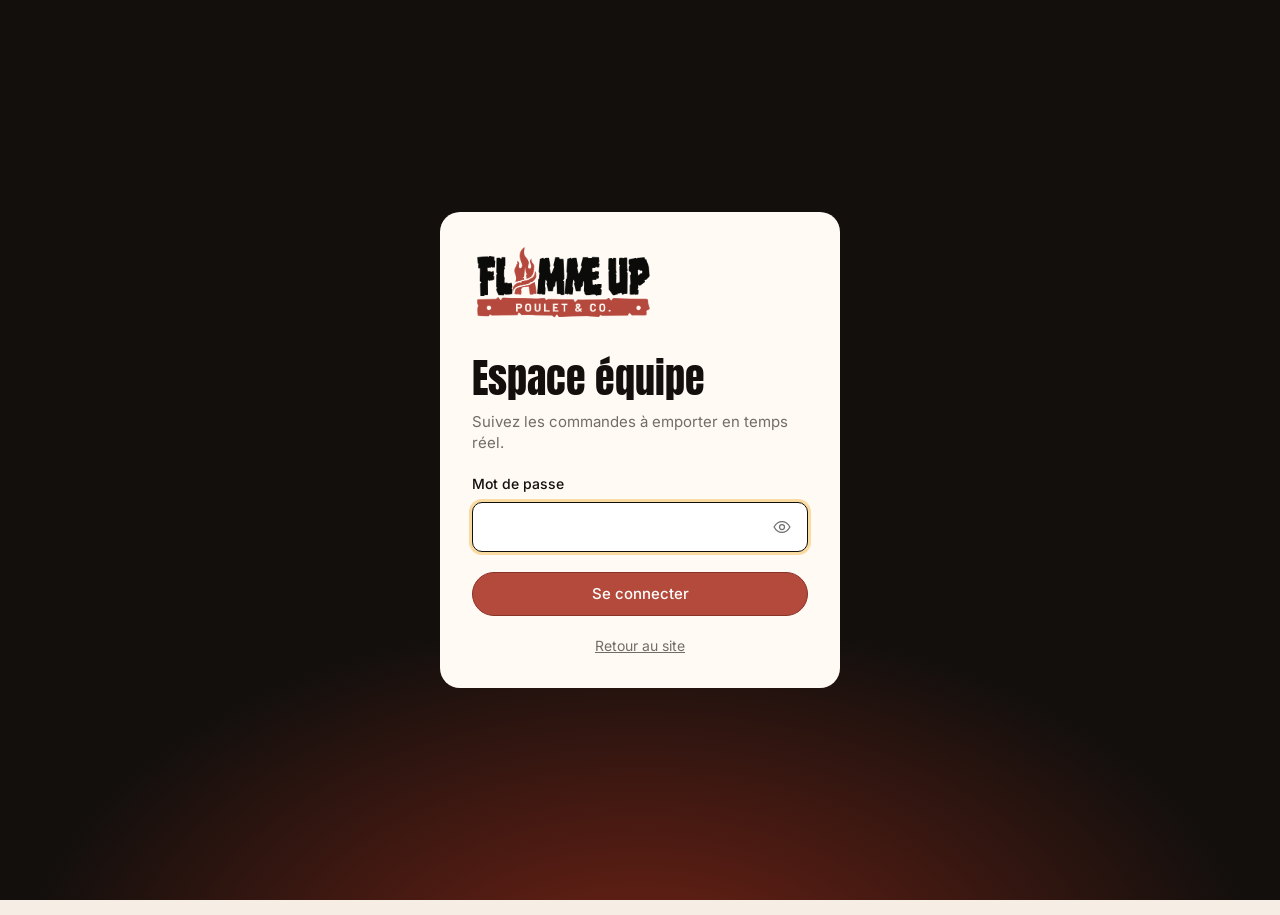
==== admin/index.html @ 58551bbd "Flamme Up — landing click & collect + panneau admin Landing en français (Anton + Inter) portée de la" ====
<!doctype html>
<html lang="fr-CA">
<head>
  <meta charset="utf-8">
  <meta name="viewport" content="width=device-width, initial-scale=1">
  <meta name="robots" content="noindex, nofollow">
  <title>Flamme Up — Commandes</title>
  <meta name="theme-color" content="#120F0D">
  <link rel="icon" href="../assets/img/favicon.svg" type="image/svg+xml">
  <link rel="preconnect" href="https://fonts.googleapis.com">
  <link rel="preconnect" href="https://fonts.gstatic.com" crossorigin>
  <link href="https://fonts.googleapis.com/css2?family=Anton&family=Inter:wght@300;400;500;600&display=swap" rel="stylesheet">
  <link rel="stylesheet" href="admin.css?v=2">
</head>
<body>

  <!-- Connexion -->
  <main class="login" id="login" hidden>
    <form class="login__card" id="login-form">
      <img class="login__logo" src="../assets/img/logo-color.png" alt="Flamme Up — Poulet & Co" width="1028" height="466">
      <h1 class="display login__title">Espace équipe</h1>
      <p class="login__sub">Suivez les commandes à emporter en temps réel.</p>
      <div class="field">
        <label for="password">Mot de passe</label>
        <div class="pw">
          <input class="input" id="password" type="password" autocomplete="current-password" required>
          <button type="button" class="pw__toggle" id="pw-toggle" aria-label="Afficher le mot de passe"><svg aria-hidden="true"><use href="#i-eye"/></svg></button>
        </div>
        <p class="field__error" id="login-error" role="alert" hidden></p>
      </div>
      <button class="btn btn--primary btn--block" type="submit" id="login-btn">Se connecter</button>
      <a class="login__back" href="../">Retour au site</a>
    </form>
  </main>

  <!-- Application -->
  <div class="app" id="app" hidden>
    <header class="topbar">
      <div class="topbar__brand">
        <span class="logo-mono topbar__logo" role="img" aria-label="Flamme Up — Poulet & Co"></span>
      </div>

      <nav class="tabs" role="tablist" aria-label="Sections">
        <button type="button" role="tab" class="tab" id="tab-orders" aria-selected="true" aria-controls="view-orders">Commandes <span class="tab__badge" id="badge-new" hidden>0</span></button>
        <button type="button" role="tab" class="tab" id="tab-menu" aria-selected="false" aria-controls="view-menu">Menu</button>
      </nav>

      <div class="topbar__actions">
        <label class="switch" title="Accepter les commandes en ligne">
          <input type="checkbox" id="accepting" role="switch">
          <span class="switch__track"><span class="switch__thumb"></span></span>
          <span class="switch__label" id="accepting-label">Commandes ouvertes</span>
        </label>
        <button type="button" class="icon-btn" id="sound" aria-pressed="true" aria-label="Son des nouvelles commandes"><svg aria-hidden="true"><use href="#i-bell"/></svg></button>
        <button type="button" class="icon-btn" id="logout" aria-label="Se déconnecter"><svg aria-hidden="true"><use href="#i-logout"/></svg></button>
      </div>
    </header>

    <!-- Vue commandes -->
    <section class="view" id="view-orders" role="tabpanel" aria-labelledby="tab-orders">
      <div class="kpis" id="kpis"></div>
      <div class="board" id="board"></div>
      <p class="sync" id="sync" aria-live="polite"></p>
    </section>

    <!-- Vue menu -->
    <section class="view" id="view-menu" role="tabpanel" aria-labelledby="tab-menu" hidden>
      <div class="menu-admin">
        <div class="panel">
          <div class="panel__head">
            <h2 class="display panel__title">Produits</h2>
            <p class="panel__sub">Marquez un produit épuisé ou ajustez son prix. Les changements sont visibles sur le site tout de suite.</p>
          </div>
          <div class="rows" id="products"></div>
        </div>
        <div class="panel">
          <div class="panel__head">
            <h2 class="display panel__title">Sauces</h2>
            <p class="panel__sub">Une sauce épuisée ne peut plus être choisie en ligne.</p>
          </div>
          <div class="rows" id="sauces"></div>
        </div>
      </div>
    </section>
  </div>

  <!-- Confirmation d'annulation -->
  <dialog class="dialog" id="confirm">
    <form method="dialog" class="dialog__body">
      <h2 class="display dialog__title" id="confirm-title">Annuler la commande ?</h2>
      <p class="dialog__text" id="confirm-text">Le client ne sera pas prévenu automatiquement. Pensez à l’appeler.</p>
      <div class="dialog__actions">
        <button class="btn btn--ghost" value="no">Garder</button>
        <button class="btn btn--danger" value="yes">Annuler la commande</button>
      </div>
    </form>
  </dialog>

  <div class="toast" id="toast" role="status" aria-live="polite"></div>

  <svg width="0" height="0" style="position:absolute" aria-hidden="true">
    <defs>
      <symbol id="i-flame" viewBox="0 0 24 24"><path fill="currentColor" d="M12.6 1.5c.5 3-1 4.7-2.6 6.5C8.3 9.9 6.5 11.9 6.5 15a5.5 5.5 0 0 0 11 0c0-2.2-1-3.9-2-5.2-.3 1.4-1 2.4-2 2.9.4-2.9-.1-6.3-.9-11.2ZM12 21a3 3 0 0 1-3-3c0-1.6 1-2.7 2-3.8.3 1 .9 1.6 1.6 1.9.1-.7.1-1.3.1-1.9A3 3 0 0 1 15 18a3 3 0 0 1-3 3Z"/></symbol>
      <symbol id="i-eye" viewBox="0 0 24 24"><g fill="none" stroke="currentColor" stroke-width="1.5"><path d="M2.5 12S6 5.5 12 5.5 21.5 12 21.5 12 18 18.5 12 18.5 2.5 12 2.5 12Z"/><circle cx="12" cy="12" r="3"/></g></symbol>
      <symbol id="i-eye-off" viewBox="0 0 24 24"><g fill="none" stroke="currentColor" stroke-width="1.5" stroke-linecap="round"><path d="M3 3l18 18"/><path d="M10.6 5.6A9.7 9.7 0 0 1 12 5.5C18 5.5 21.5 12 21.5 12a17 17 0 0 1-3 3.8M6.2 7.3A16.6 16.6 0 0 0 2.5 12S6 18.5 12 18.5c1.6 0 3-.4 4.2-1"/><path d="M9.9 9.9a3 3 0 0 0 4.2 4.2"/></g></symbol>
      <symbol id="i-bell" viewBox="0 0 24 24"><g fill="none" stroke="currentColor" stroke-width="1.5" stroke-linecap="round" stroke-linejoin="round"><path d="M6 16V11a6 6 0 0 1 12 0v5l1.5 2h-15L6 16Z"/><path d="M10 20.5a2 2 0 0 0 4 0"/></g></symbol>
      <symbol id="i-bell-off" viewBox="0 0 24 24"><g fill="none" stroke="currentColor" stroke-width="1.5" stroke-linecap="round" stroke-linejoin="round"><path d="M6 16V11a6 6 0 0 1 9.5-4.9M18 11v5l1.5 2H8"/><path d="M10 20.5a2 2 0 0 0 4 0"/><path d="M3 3l18 18"/></g></symbol>
      <symbol id="i-logout" viewBox="0 0 24 24"><g fill="none" stroke="currentColor" stroke-width="1.5" stroke-linecap="round" stroke-linejoin="round"><path d="M14 4H6.5A1.5 1.5 0 0 0 5 5.5v13A1.5 1.5 0 0 0 6.5 20H14"/><path d="M10 12h10M17 8.5l3.5 3.5-3.5 3.5"/></g></symbol>
      <symbol id="i-phone" viewBox="0 0 24 24"><path fill="none" stroke="currentColor" stroke-width="1.5" stroke-linejoin="round" d="M5 4h3.5l1.5 4-2 1.5a11 11 0 0 0 6.5 6.5L16 14l4 1.5V19a1.5 1.5 0 0 1-1.6 1.5C10.6 20 4 13.4 3.5 5.6A1.5 1.5 0 0 1 5 4Z"/></symbol>
      <symbol id="i-clock" viewBox="0 0 24 24"><g fill="none" stroke="currentColor" stroke-width="1.5" stroke-linecap="round"><circle cx="12" cy="12" r="8.5"/><path d="M12 7.5V12l3 2"/></g></symbol>
      <symbol id="i-note" viewBox="0 0 24 24"><g fill="none" stroke="currentColor" stroke-width="1.5" stroke-linejoin="round"><path d="M5 4.5h14v10l-5 5H5z"/><path d="M14 19.5v-5h5"/></g></symbol>
      <symbol id="i-close" viewBox="0 0 24 24"><path d="M6 6l12 12M18 6 6 18" fill="none" stroke="currentColor" stroke-width="1.5" stroke-linecap="round"/></symbol>
      <symbol id="i-check" viewBox="0 0 24 24"><path d="m5 12.5 4.5 4.5L19 7.5" fill="none" stroke="currentColor" stroke-width="1.6" stroke-linecap="round" stroke-linejoin="round"/></symbol>
      <symbol id="i-arrow-right" viewBox="0 0 24 24"><path d="M5 12h14M13 6l6 6-6 6" fill="none" stroke="currentColor" stroke-width="1.5" stroke-linecap="round" stroke-linejoin="round"/></symbol>
      <symbol id="i-undo" viewBox="0 0 24 24"><path d="M9 14 4 9l5-5M4 9h10.5a5.5 5.5 0 0 1 0 11H11" fill="none" stroke="currentColor" stroke-width="1.5" stroke-linecap="round" stroke-linejoin="round"/></symbol>
    </defs>
  </svg>

  <script src="admin.js?v=1"></script>
</body>
</html>
---- admin/admin.css ----
/* Flamme Up — panneau des commandes. Léger, sans smooth scroll (règle : pas de ScrollSmoother en admin). */
:root {
  --ink: #120f0d;
  --ink-2: #1c1714;
  --paper: #fffaf4;
  --cream: #f6eee4;
  --cream-2: #ede2d4;
  --ember: #b34a3c;
  --ember-dark: #8a3327;
  --ember-light: #ff6b3d;
  --honey: #f2b23a;
  --honey-dark: #d9961d;
  --green: #2f7d47;
  --green-bg: rgba(63, 155, 90, 0.14);
  --fg: #120f0d;
  --fg-subtle: rgba(18, 15, 13, 0.6);
  --fg-muted: rgba(18, 15, 13, 0.42);
  --border: rgba(18, 15, 13, 0.12);
  --radius: 10px;
  --radius-lg: 20px;
  --ease: cubic-bezier(0.2, 0, 0, 1);
  --display: "Anton", Impact, sans-serif;
  --body: "Inter", system-ui, -apple-system, sans-serif;
}

* { box-sizing: border-box; }
html, body { margin: 0; }
body { font-family: var(--body); font-size: 15px; line-height: 1.45; color: var(--fg); background: var(--cream); -webkit-font-smoothing: antialiased; }
h1, h2, h3, p, ul, ol, dl, dd { margin: 0; }
ul, ol { padding: 0; list-style: none; }
button { font: inherit; color: inherit; background: none; border: 0; padding: 0; cursor: pointer; }
a { color: inherit; }
svg { width: 1em; height: 1em; flex-shrink: 0; }
[hidden] { display: none !important; }
:focus-visible { outline: 2px solid var(--honey); outline-offset: 2px; border-radius: 6px; }
.display { font-family: var(--display); font-weight: 400; line-height: 1.02; }

.btn {
  display: inline-flex; align-items: center; justify-content: center; gap: 0.5rem;
  min-height: 44px; padding: 0 1.25rem;
  border-radius: 999px; border: 1px solid transparent;
  font-weight: 500; white-space: nowrap;
  transition: background-color 150ms var(--ease), transform 150ms var(--ease);
}
.btn:active { transform: scale(0.97); }
.btn svg { width: 18px; height: 18px; }
.btn--primary { background: var(--ember); border-color: var(--ember-dark); color: #fff; }
.btn--primary:hover { background: var(--ember-dark); }
.btn--honey { background: var(--honey); border-color: var(--honey-dark); color: var(--ink); }
.btn--honey:hover { background: #f8c65a; }
.btn--green { background: var(--green); color: #fff; }
.btn--green:hover { background: #256538; }
.btn--ghost { border-color: var(--border); background: transparent; }
.btn--ghost:hover { background: rgba(18, 15, 13, 0.05); }
.btn--danger { background: var(--ember); color: #fff; }
.btn--block { width: 100%; }
.btn[disabled] { opacity: 0.5; cursor: progress; }

.icon-btn { display: grid; place-items: center; width: 44px; height: 44px; border-radius: 50%; transition: background-color 150ms; }
.icon-btn:hover { background: rgba(255, 255, 255, 0.1); }
.icon-btn svg { width: 20px; height: 20px; }

.logo-mono { display: block; aspect-ratio: 994 / 400; background-color: currentColor; -webkit-mask: url("../assets/img/logo-mono.png") center / contain no-repeat; mask: url("../assets/img/logo-mono.png") center / contain no-repeat; }
.topbar__logo { width: 104px; color: var(--cream); }
.login__logo { width: 180px; height: auto; }
.mark { display: grid; place-items: center; width: 40px; height: 40px; border-radius: 6px; background: var(--ink); color: var(--ember-light); }
.mark svg { width: 22px; height: 22px; }
.mark--lg { width: 56px; height: 56px; border-radius: 10px; }
.mark--lg svg { width: 30px; height: 30px; }

.field { display: flex; flex-direction: column; gap: 0.5rem; }
.field label { font-size: 0.875rem; font-weight: 500; }
.field__error { font-size: 0.8125rem; color: var(--ember); }
.input { width: 100%; min-height: 48px; padding: 0.75rem 1rem; border: 1px solid var(--border); border-radius: var(--radius); background: #fff; font: inherit; font-size: 16px; color: var(--fg); }
.input:focus { outline: none; border-color: var(--ink); box-shadow: 0 0 0 3px rgba(242, 178, 58, 0.45); }

/* ---------- Connexion ---------- */
.login { min-height: 100svh; display: grid; place-items: center; padding: 1.25rem; background: radial-gradient(70% 60% at 50% 110%, rgba(195, 51, 29, 0.55), transparent 70%), var(--ink); }
.login__card { width: min(100%, 400px); display: flex; flex-direction: column; gap: 1.25rem; padding: 2rem; border-radius: var(--radius-lg); background: var(--paper); }
.login__title { font-size: 2.5rem; margin-top: 0.75rem; }
.login__sub { color: var(--fg-subtle); margin-top: -0.5rem; }
.login__back { align-self: center; font-size: 0.875rem; color: var(--fg-subtle); }
.pw { position: relative; }
.pw .input { padding-right: 3.25rem; }
.pw__toggle { position: absolute; right: 4px; top: 50%; transform: translateY(-50%); width: 44px; height: 44px; display: grid; place-items: center; border-radius: 50%; color: var(--fg-subtle); }
.pw__toggle svg { width: 20px; height: 20px; }

/* ---------- Barre du haut ---------- */
.topbar {
  position: sticky; top: 0; z-index: 20;
  display: flex; align-items: center; justify-content: space-between; gap: 1rem;
  padding: 0.75rem 1.25rem;
  background: var(--ink); color: var(--cream);
}
.topbar__brand { display: flex; align-items: center; gap: 0.75rem; }
.topbar__brand .mark { background: var(--ink-2); }
.topbar__name { font-size: 1.375rem; }
.topbar__actions { display: flex; align-items: center; gap: 0.25rem; }

.tabs { display: flex; gap: 0.25rem; padding: 4px; border-radius: 999px; background: rgba(255, 255, 255, 0.08); }
.tab { display: inline-flex; align-items: center; gap: 0.5rem; min-height: 40px; padding: 0 1.125rem; border-radius: 999px; color: rgba(246, 238, 228, 0.7); font-weight: 500; transition: background-color 150ms, color 150ms; }
.tab:hover { color: var(--cream); }
.tab[aria-selected="true"] { background: var(--cream); color: var(--ink); }
.tab__badge { min-width: 22px; height: 22px; padding: 0 6px; border-radius: 999px; background: var(--ember-light); color: var(--ink); font-size: 0.75rem; font-weight: 600; line-height: 22px; text-align: center; }

.switch { display: inline-flex; align-items: center; gap: 0.625rem; min-height: 44px; padding: 0 0.75rem; cursor: pointer; border-radius: 999px; }
.switch input { position: absolute; opacity: 0; pointer-events: none; }
.switch__track { position: relative; width: 44px; height: 26px; border-radius: 999px; background: rgba(255, 255, 255, 0.2); transition: background-color 200ms var(--ease); }
.switch__thumb { position: absolute; top: 3px; left: 3px; width: 20px; height: 20px; border-radius: 50%; background: #fff; transition: transform 200ms var(--ease); }
.switch input:checked + .switch__track { background: #3f9b5a; }
.switch input:checked + .switch__track .switch__thumb { transform: translateX(18px); }
.switch input:focus-visible + .switch__track { outline: 2px solid var(--honey); outline-offset: 2px; }
.switch__label { font-size: 0.875rem; font-weight: 500; }

@media (max-width: 860px) {
  .topbar { flex-wrap: wrap; padding: 0.625rem 1rem; }
  .tabs { order: 3; width: 100%; }
  .tab { flex: 1; justify-content: center; }
  .switch__label { display: none; }
}

/* ---------- Commandes ---------- */
.view { padding: 1.25rem; }
@media (min-width: 1024px) { .view { padding: 1.5rem 2rem 2rem; } }

.kpis { display: grid; grid-template-columns: repeat(2, 1fr); gap: 0.625rem; margin-bottom: 1.25rem; }
@media (min-width: 860px) { .kpis { grid-template-columns: repeat(4, 1fr); } }
.kpi { padding: 1rem 1.25rem; border-radius: var(--radius-lg); background: var(--paper); }
.kpi__value { font-family: var(--display); font-size: 2.25rem; line-height: 1; margin-top: 0.5rem; font-variant-numeric: tabular-nums; }
.kpi__label { font-size: 0.8125rem; color: var(--fg-subtle); }
.kpi--hot { background: var(--ink); color: var(--cream); }
.kpi--hot .kpi__label { color: rgba(246, 238, 228, 0.65); }

.board { display: grid; grid-template-columns: repeat(4, minmax(0, 1fr)); gap: 0.75rem; align-items: start; }
@media (max-width: 1100px) {
  .board { grid-template-columns: repeat(4, 82vw); overflow-x: auto; scroll-snap-type: x mandatory; margin: 0 -1.25rem; padding: 0 1.25rem 0.5rem; scrollbar-width: none; }
  .board::-webkit-scrollbar { display: none; }
  .col { scroll-snap-align: start; }
}
@media (min-width: 700px) and (max-width: 1100px) { .board { grid-template-columns: repeat(4, 22rem); } }

.col { display: flex; flex-direction: column; gap: 0.625rem; min-height: 12rem; padding: 0.75rem; border-radius: var(--radius-lg); background: var(--cream-2); }
.col__head { display: flex; align-items: center; justify-content: space-between; padding: 0.25rem 0.5rem 0.5rem; }
.col__title { display: flex; align-items: center; gap: 0.5rem; font-weight: 600; }
.col__dot { width: 10px; height: 10px; border-radius: 50%; }
.col__count { min-width: 26px; height: 26px; padding: 0 8px; border-radius: 999px; background: var(--paper); font-size: 0.8125rem; font-weight: 600; line-height: 26px; text-align: center; }
.col__empty { padding: 2rem 1rem; text-align: center; font-size: 0.875rem; color: var(--fg-muted); }

.order { display: flex; flex-direction: column; gap: 0.875rem; padding: 1rem; border-radius: 14px; background: var(--paper); box-shadow: 0 1px 0 rgba(18, 15, 13, 0.05); animation: card-in 300ms var(--ease); }
.order.is-fresh { box-shadow: 0 0 0 2px var(--ember-light), 0 12px 30px -16px rgba(195, 51, 29, 0.6); animation: card-in 300ms var(--ease), fresh 1.2s ease-in-out 3; }
@keyframes card-in { from { opacity: 0; transform: translateY(8px); } }
@keyframes fresh { 50% { box-shadow: 0 0 0 5px rgba(255, 107, 61, 0.35); } }
.order.is-done { opacity: 0.6; }
.order__head { display: flex; align-items: flex-start; justify-content: space-between; gap: 0.75rem; }
.order__num { font-family: var(--display); font-size: 2rem; line-height: 1; }
.order__name { font-weight: 600; margin-top: 0.25rem; }
.order__time { display: inline-flex; flex-direction: column; align-items: flex-end; gap: 0.125rem; text-align: right; }
.order__at { display: inline-flex; align-items: center; gap: 0.375rem; font-weight: 600; font-variant-numeric: tabular-nums; }
.order__at svg { width: 16px; height: 16px; }
.order__rel { font-size: 0.8125rem; color: var(--fg-subtle); }
.order__rel.is-late { color: var(--ember); font-weight: 600; }
.order__rel.is-soon { color: #9a6200; font-weight: 600; }
.order__items { display: grid; gap: 0.375rem; padding: 0.75rem 0; border-top: 1px dashed var(--border); border-bottom: 1px dashed var(--border); }
.order__items li { display: grid; grid-template-columns: 2rem 1fr; gap: 0.25rem; font-size: 0.9375rem; }
.order__qty { font-weight: 600; }
.order__sauce { display: block; font-size: 0.8125rem; color: var(--fg-subtle); }
.order__note { display: flex; gap: 0.5rem; padding: 0.625rem 0.75rem; border-radius: var(--radius); background: rgba(242, 178, 58, 0.22); font-size: 0.875rem; }
.order__note svg { width: 16px; height: 16px; margin-top: 2px; }
.order__meta { display: flex; align-items: center; justify-content: space-between; gap: 0.5rem; font-size: 0.875rem; }
.order__phone { display: inline-flex; align-items: center; gap: 0.375rem; min-height: 36px; text-decoration: none; color: var(--fg-subtle); }
.order__phone:hover { color: var(--fg); }
.order__phone svg { width: 16px; height: 16px; }
.order__total { font-weight: 600; font-variant-numeric: tabular-nums; }
.order__actions { display: flex; gap: 0.5rem; }
.order__actions .btn { flex: 1; }
.order__actions .icon-btn { flex-shrink: 0; border: 1px solid var(--border); }
.order__actions .icon-btn:hover { background: rgba(18, 15, 13, 0.05); }
.order__status { display: inline-flex; align-items: center; gap: 0.375rem; font-size: 0.8125rem; font-weight: 500; color: var(--green); }
.order__status--x { color: var(--ember); }

.sync { margin-top: 1rem; font-size: 0.8125rem; color: var(--fg-muted); text-align: center; }

/* ---------- Menu ---------- */
.menu-admin { display: grid; gap: 1rem; }
@media (min-width: 1024px) { .menu-admin { grid-template-columns: 1.4fr 1fr; align-items: start; } }
.panel { padding: 1.25rem; border-radius: var(--radius-lg); background: var(--paper); }
.panel__head { display: flex; flex-direction: column; gap: 0.375rem; margin-bottom: 1rem; }
.panel__title { font-size: 1.75rem; }
.panel__sub { font-size: 0.875rem; color: var(--fg-subtle); }
.rows { display: flex; flex-direction: column; }
.row { display: grid; grid-template-columns: 1fr auto auto; align-items: center; gap: 0.75rem 1rem; padding: 0.75rem 0; border-top: 1px solid var(--border); }
.row__name { font-weight: 500; }
.row__cat { font-size: 0.8125rem; color: var(--fg-subtle); }
.row.is-off .row__name { color: var(--fg-muted); text-decoration: line-through; }
.price { position: relative; width: 7rem; }
.price .input { min-height: 40px; padding: 0.5rem 1.75rem 0.5rem 0.75rem; text-align: right; font-variant-numeric: tabular-nums; }
.price span { position: absolute; right: 0.75rem; top: 50%; transform: translateY(-50%); color: var(--fg-subtle); pointer-events: none; }
.row .switch { padding: 0; }
.row .switch__track { background: rgba(18, 15, 13, 0.18); }
.row .switch__label { display: inline; min-width: 5.5rem; color: var(--fg-subtle); font-weight: 400; }
.swatch { width: 18px; height: 18px; border-radius: 50%; display: inline-block; vertical-align: -3px; margin-right: 0.5rem; box-shadow: inset 0 0 0 1px rgba(18, 15, 13, 0.15); }
@media (max-width: 560px) {
  .row { grid-template-columns: 1fr auto; }
  .row .switch__label { display: none; }
  .price { grid-column: 1; grid-row: 2; }
}

/* ---------- Dialogue & toast ---------- */
.dialog { width: min(100% - 2rem, 420px); padding: 0; border: 0; border-radius: var(--radius-lg); background: var(--paper); color: var(--fg); }
.dialog::backdrop { background: rgba(18, 15, 13, 0.55); }
.dialog__body { display: flex; flex-direction: column; gap: 1rem; padding: 1.5rem; }
.dialog__title { font-size: 1.75rem; }
.dialog__text { color: var(--fg-subtle); }
.dialog__actions { display: flex; justify-content: flex-end; gap: 0.5rem; margin-top: 0.5rem; flex-wrap: wrap; }

.toast { position: fixed; left: 50%; bottom: 1.25rem; z-index: 50; display: flex; align-items: center; gap: 0.5rem; padding: 0.75rem 1.125rem; border-radius: 999px; background: var(--ink); color: #fff; font-size: 0.875rem; transform: translate(-50%, 150%); opacity: 0; transition: transform 300ms var(--ease), opacity 200ms; pointer-events: none; }
.toast.is-on { transform: translate(-50%, 0); opacity: 1; }
.toast svg { width: 18px; height: 18px; color: var(--honey); }
.toast.is-error svg { color: var(--ember-light); }

@media (prefers-reduced-motion: reduce) { *, *::before, *::after { animation-duration: 0.01ms !important; transition-duration: 0.01ms !important; } }
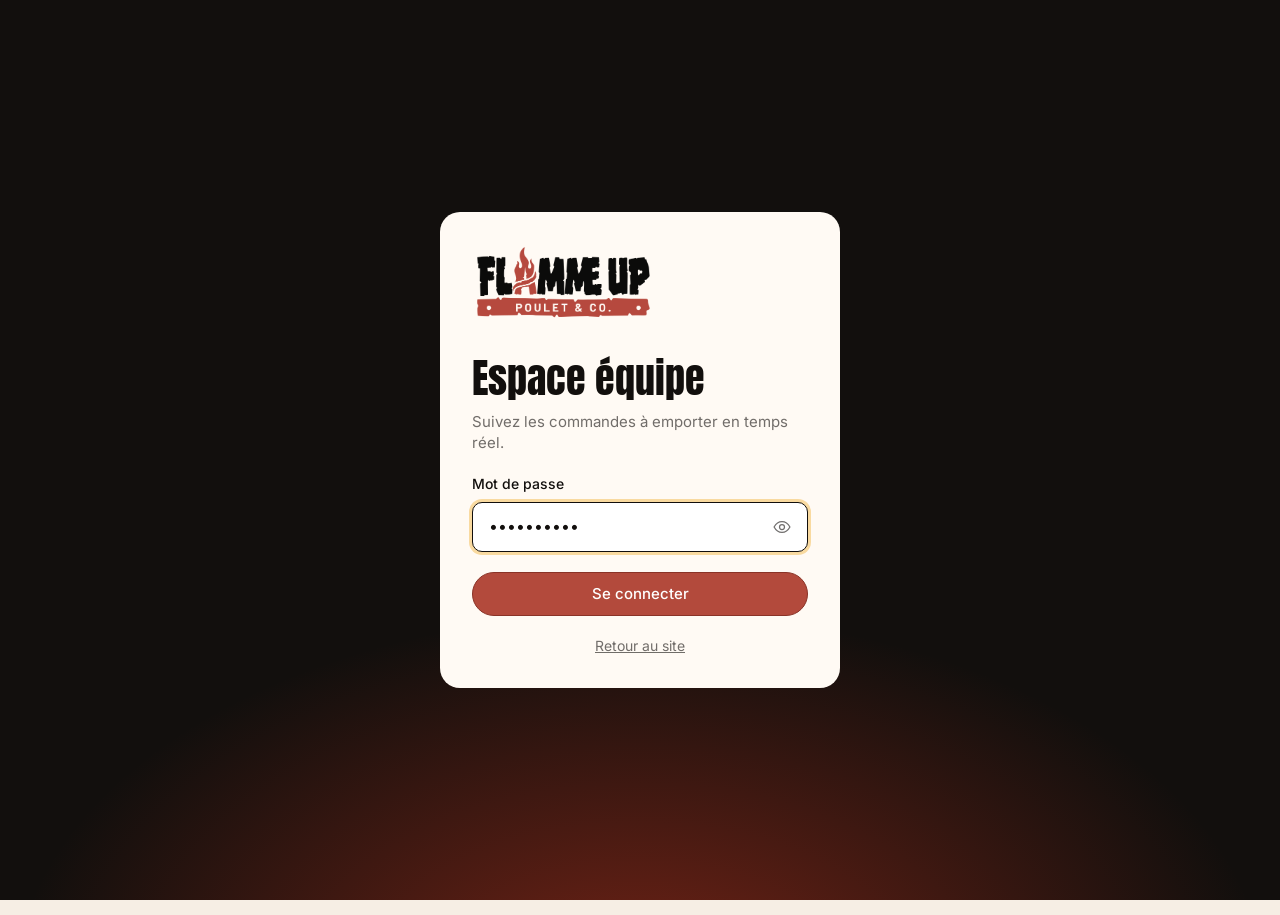
==== commit c7c0b0d0: "Admin : mot de passe de démo pré-rempli Le champ de connexion arrive rempli avec le mot de passe de " ====
--- a/admin/index.html
+++ b/admin/index.html
@@ -23,7 +23,7 @@
       <div class="field">
         <label for="password">Mot de passe</label>
         <div class="pw">
-          <input class="input" id="password" type="password" autocomplete="current-password" required>
+          <input class="input" id="password" type="password" autocomplete="current-password" required value="flamme2026">
           <button type="button" class="pw__toggle" id="pw-toggle" aria-label="Afficher le mot de passe"><svg aria-hidden="true"><use href="#i-eye"/></svg></button>
         </div>
         <p class="field__error" id="login-error" role="alert" hidden></p>
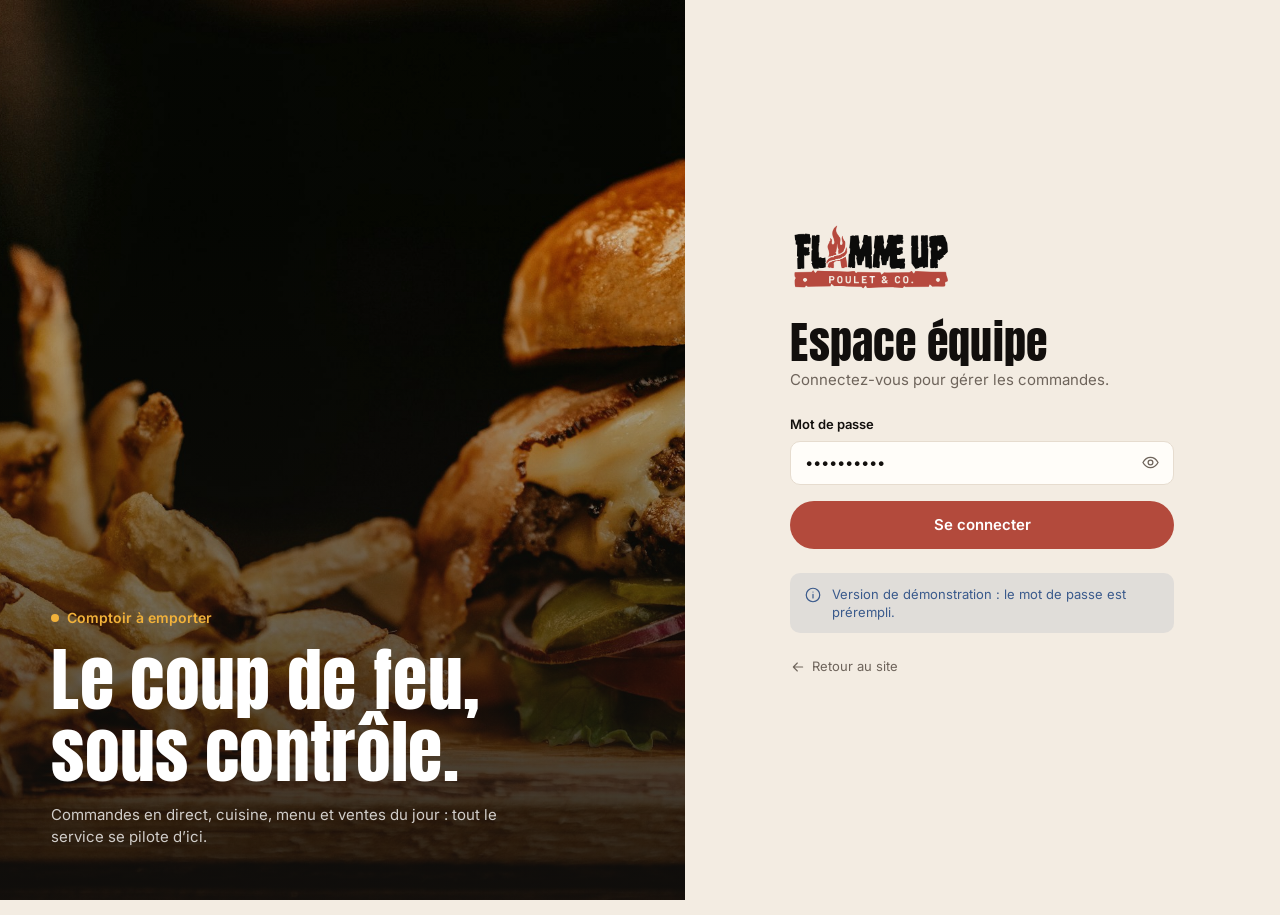
==== commit 9cc540e1: "Espace équipe professionnel Refonte du panneau admin sur le modèle de PC Auto, version restaurant : " ====
--- a/admin/index.html
+++ b/admin/index.html
@@ -4,94 +4,125 @@
   <meta charset="utf-8">
   <meta name="viewport" content="width=device-width, initial-scale=1">
   <meta name="robots" content="noindex, nofollow">
-  <title>Flamme Up — Commandes</title>
+  <title>Espace équipe | Flamme Up</title>
   <meta name="theme-color" content="#120F0D">
   <link rel="icon" href="../assets/img/favicon.svg" type="image/svg+xml">
   <link rel="preconnect" href="https://fonts.googleapis.com">
   <link rel="preconnect" href="https://fonts.gstatic.com" crossorigin>
-  <link href="https://fonts.googleapis.com/css2?family=Anton&family=Inter:wght@300;400;500;600&display=swap" rel="stylesheet">
-  <link rel="stylesheet" href="admin.css?v=2">
+  <link href="https://fonts.googleapis.com/css2?family=Anton&family=Inter:wght@400;500;600;700&display=swap" rel="stylesheet">
+  <link rel="stylesheet" href="admin.css?v=8">
 </head>
 <body>
 
-  <!-- Connexion -->
+  <!-- ================================================================ Connexion -->
   <main class="login" id="login" hidden>
-    <form class="login__card" id="login-form">
-      <img class="login__logo" src="../assets/img/logo-color.png" alt="Flamme Up — Poulet & Co" width="1028" height="466">
-      <h1 class="display login__title">Espace équipe</h1>
-      <p class="login__sub">Suivez les commandes à emporter en temps réel.</p>
-      <div class="field">
-        <label for="password">Mot de passe</label>
-        <div class="pw">
-          <input class="input" id="password" type="password" autocomplete="current-password" required value="flamme2026">
-          <button type="button" class="pw__toggle" id="pw-toggle" aria-label="Afficher le mot de passe"><svg aria-hidden="true"><use href="#i-eye"/></svg></button>
+    <div class="login__visual" aria-hidden="true">
+      <img src="../assets/img/banner-2000.jpg" alt="">
+      <div class="login__caption">
+        <p class="login__kicker">Comptoir à emporter</p>
+        <h2 class="display">Le coup de feu, sous contrôle.</h2>
+        <p>Commandes en direct, cuisine, menu et ventes du jour : tout le service se pilote d’ici.</p>
+      </div>
+    </div>
+    <div class="login__panel">
+      <div class="login__card">
+        <img class="login__logo" src="../assets/img/logo-color.png" alt="Flamme Up — Poulet & Co" width="1028" height="466">
+        <div>
+          <h1 class="display">Espace équipe</h1>
+          <p class="muted">Connectez-vous pour gérer les commandes.</p>
         </div>
-        <p class="field__error" id="login-error" role="alert" hidden></p>
+        <form id="login-form" novalidate>
+          <div class="field">
+            <label for="password">Mot de passe</label>
+            <div class="pw-wrap">
+              <input class="input" id="password" type="password" autocomplete="current-password" required value="flamme2026">
+              <button type="button" class="icon-btn" id="pw-toggle" aria-label="Afficher le mot de passe"><svg aria-hidden="true"><use href="#i-eye"/></svg></button>
+            </div>
+            <p class="field__error" id="login-error" role="alert" hidden></p>
+          </div>
+          <button class="btn btn--red btn--lg btn--block" type="submit" id="login-btn">Se connecter</button>
+        </form>
+        <p class="demo-note"><svg aria-hidden="true"><use href="#i-info"/></svg><span>Version de démonstration : le mot de passe est prérempli.</span></p>
+        <a class="login__back" href="../"><svg aria-hidden="true"><use href="#i-arrow-left"/></svg>Retour au site</a>
       </div>
-      <button class="btn btn--primary btn--block" type="submit" id="login-btn">Se connecter</button>
-      <a class="login__back" href="../">Retour au site</a>
-    </form>
+    </div>
   </main>
 
-  <!-- Application -->
+  <!-- ================================================================ Application -->
   <div class="app" id="app" hidden>
-    <header class="topbar">
-      <div class="topbar__brand">
-        <span class="logo-mono topbar__logo" role="img" aria-label="Flamme Up — Poulet & Co"></span>
+    <aside class="side" id="side">
+      <div class="side__brand">
+        <span class="logo-mono side__logo" role="img" aria-label="Flamme Up — Poulet & Co"></span>
       </div>
 
-      <nav class="tabs" role="tablist" aria-label="Sections">
-        <button type="button" role="tab" class="tab" id="tab-orders" aria-selected="true" aria-controls="view-orders">Commandes <span class="tab__badge" id="badge-new" hidden>0</span></button>
-        <button type="button" role="tab" class="tab" id="tab-menu" aria-selected="false" aria-controls="view-menu">Menu</button>
+      <nav class="side__nav" aria-label="Administration">
+        <p class="side__label">Service</p>
+        <a class="side__link" href="#tableau" data-route="tableau"><svg aria-hidden="true"><use href="#i-grid"/></svg>Tableau de bord</a>
+        <a class="side__link" href="#cuisine" data-route="cuisine"><svg aria-hidden="true"><use href="#i-flame"/></svg>Cuisine<span class="side__badge" id="badge-active" hidden>0</span></a>
+        <a class="side__link" href="#commandes" data-route="commandes"><svg aria-hidden="true"><use href="#i-receipt"/></svg>Commandes</a>
+        <p class="side__label">Boutique</p>
+        <a class="side__link" href="#menu" data-route="menu"><svg aria-hidden="true"><use href="#i-book"/></svg>Menu</a>
+        <a class="side__link" href="../" target="_blank" rel="noopener"><svg aria-hidden="true"><use href="#i-external"/></svg>Voir le site</a>
       </nav>
 
-      <div class="topbar__actions">
-        <label class="switch" title="Accepter les commandes en ligne">
-          <input type="checkbox" id="accepting" role="switch">
-          <span class="switch__track"><span class="switch__thumb"></span></span>
-          <span class="switch__label" id="accepting-label">Commandes ouvertes</span>
-        </label>
-        <button type="button" class="icon-btn" id="sound" aria-pressed="true" aria-label="Son des nouvelles commandes"><svg aria-hidden="true"><use href="#i-bell"/></svg></button>
-        <button type="button" class="icon-btn" id="logout" aria-label="Se déconnecter"><svg aria-hidden="true"><use href="#i-logout"/></svg></button>
+      <div class="side__foot">
+        <div class="store-card">
+          <label class="switch">
+            <input type="checkbox" id="accepting" role="switch">
+            <span class="switch__track"><span class="switch__thumb"></span></span>
+            <span class="switch__text"><strong id="accepting-label">Commandes en ligne</strong><small id="store-line">—</small></span>
+          </label>
+        </div>
+        <div class="side__user">
+          <span class="avatar">FU</span>
+          <span><strong>Équipe Flamme Up</strong><small>Service du jour</small></span>
+        </div>
+        <button type="button" class="side__link" id="logout"><svg aria-hidden="true"><use href="#i-logout"/></svg>Se déconnecter</button>
       </div>
-    </header>
+    </aside>
+    <div class="side-backdrop" id="side-backdrop"></div>
 
-    <!-- Vue commandes -->
-    <section class="view" id="view-orders" role="tabpanel" aria-labelledby="tab-orders">
-      <div class="kpis" id="kpis"></div>
-      <div class="board" id="board"></div>
-      <p class="sync" id="sync" aria-live="polite"></p>
-    </section>
+    <div class="main">
+      <header class="topbar">
+        <button type="button" class="icon-btn topbar__burger" id="burger" aria-label="Ouvrir le menu" aria-controls="side" aria-expanded="false"><svg aria-hidden="true"><use href="#i-menu"/></svg></button>
+        <div class="topbar__titles">
+          <p class="topbar__crumb" id="crumb">Administration</p>
+          <h1 class="topbar__title" id="page-title">Tableau de bord</h1>
+        </div>
+        <div class="topbar__actions">
+          <span class="live" id="live" title="Actualisation automatique"><span class="live__dot"></span><span id="live-text">En direct</span></span>
+          <button type="button" class="icon-btn" id="sound" aria-pressed="true" aria-label="Son des nouvelles commandes"><svg aria-hidden="true"><use href="#i-bell"/></svg></button>
+          <button type="button" class="btn btn--ghost" id="demo-order"><svg aria-hidden="true"><use href="#i-plus"/></svg><span>Simuler une commande</span></button>
+        </div>
+      </header>
 
-    <!-- Vue menu -->
-    <section class="view" id="view-menu" role="tabpanel" aria-labelledby="tab-menu" hidden>
-      <div class="menu-admin">
-        <div class="panel">
-          <div class="panel__head">
-            <h2 class="display panel__title">Produits</h2>
-            <p class="panel__sub">Marquez un produit épuisé ou ajustez son prix. Les changements sont visibles sur le site tout de suite.</p>
-          </div>
-          <div class="rows" id="products"></div>
-        </div>
-        <div class="panel">
-          <div class="panel__head">
-            <h2 class="display panel__title">Sauces</h2>
-            <p class="panel__sub">Une sauce épuisée ne peut plus être choisie en ligne.</p>
-          </div>
-          <div class="rows" id="sauces"></div>
-        </div>
-      </div>
-    </section>
+      <div class="demo-bar"><svg aria-hidden="true"><use href="#i-info"/></svg><span><strong>Mode démo.</strong> Les commandes du site arrivent ici en direct ; « Simuler une commande » en crée une fictive pour tester.</span></div>
+
+      <main class="content" id="content">
+        <section class="view" id="view-tableau" data-view="tableau" hidden></section>
+        <section class="view" id="view-cuisine" data-view="cuisine" hidden></section>
+        <section class="view" id="view-commandes" data-view="commandes" hidden></section>
+        <section class="view" id="view-menu" data-view="menu" hidden></section>
+      </main>
+    </div>
+  </div>
+
+  <!-- Détail d'une commande -->
+  <div class="drawer" id="drawer" hidden>
+    <div class="drawer__backdrop" data-close-drawer></div>
+    <aside class="drawer__panel" role="dialog" aria-modal="true" aria-labelledby="drawer-title">
+      <div class="drawer__inner" id="drawer-inner"></div>
+    </aside>
   </div>
 
   <!-- Confirmation d'annulation -->
   <dialog class="dialog" id="confirm">
     <form method="dialog" class="dialog__body">
-      <h2 class="display dialog__title" id="confirm-title">Annuler la commande ?</h2>
-      <p class="dialog__text" id="confirm-text">Le client ne sera pas prévenu automatiquement. Pensez à l’appeler.</p>
+      <h2 class="dialog__title" id="confirm-title">Annuler la commande ?</h2>
+      <p class="muted" id="confirm-text">Le client ne sera pas prévenu automatiquement. Pensez à l’appeler.</p>
       <div class="dialog__actions">
         <button class="btn btn--ghost" value="no">Garder</button>
-        <button class="btn btn--danger" value="yes">Annuler la commande</button>
+        <button class="btn btn--red" value="yes">Annuler la commande</button>
       </div>
     </form>
   </dialog>
@@ -100,22 +131,36 @@
 
   <svg width="0" height="0" style="position:absolute" aria-hidden="true">
     <defs>
-      <symbol id="i-flame" viewBox="0 0 24 24"><path fill="currentColor" d="M12.6 1.5c.5 3-1 4.7-2.6 6.5C8.3 9.9 6.5 11.9 6.5 15a5.5 5.5 0 0 0 11 0c0-2.2-1-3.9-2-5.2-.3 1.4-1 2.4-2 2.9.4-2.9-.1-6.3-.9-11.2ZM12 21a3 3 0 0 1-3-3c0-1.6 1-2.7 2-3.8.3 1 .9 1.6 1.6 1.9.1-.7.1-1.3.1-1.9A3 3 0 0 1 15 18a3 3 0 0 1-3 3Z"/></symbol>
-      <symbol id="i-eye" viewBox="0 0 24 24"><g fill="none" stroke="currentColor" stroke-width="1.5"><path d="M2.5 12S6 5.5 12 5.5 21.5 12 21.5 12 18 18.5 12 18.5 2.5 12 2.5 12Z"/><circle cx="12" cy="12" r="3"/></g></symbol>
-      <symbol id="i-eye-off" viewBox="0 0 24 24"><g fill="none" stroke="currentColor" stroke-width="1.5" stroke-linecap="round"><path d="M3 3l18 18"/><path d="M10.6 5.6A9.7 9.7 0 0 1 12 5.5C18 5.5 21.5 12 21.5 12a17 17 0 0 1-3 3.8M6.2 7.3A16.6 16.6 0 0 0 2.5 12S6 18.5 12 18.5c1.6 0 3-.4 4.2-1"/><path d="M9.9 9.9a3 3 0 0 0 4.2 4.2"/></g></symbol>
-      <symbol id="i-bell" viewBox="0 0 24 24"><g fill="none" stroke="currentColor" stroke-width="1.5" stroke-linecap="round" stroke-linejoin="round"><path d="M6 16V11a6 6 0 0 1 12 0v5l1.5 2h-15L6 16Z"/><path d="M10 20.5a2 2 0 0 0 4 0"/></g></symbol>
-      <symbol id="i-bell-off" viewBox="0 0 24 24"><g fill="none" stroke="currentColor" stroke-width="1.5" stroke-linecap="round" stroke-linejoin="round"><path d="M6 16V11a6 6 0 0 1 9.5-4.9M18 11v5l1.5 2H8"/><path d="M10 20.5a2 2 0 0 0 4 0"/><path d="M3 3l18 18"/></g></symbol>
-      <symbol id="i-logout" viewBox="0 0 24 24"><g fill="none" stroke="currentColor" stroke-width="1.5" stroke-linecap="round" stroke-linejoin="round"><path d="M14 4H6.5A1.5 1.5 0 0 0 5 5.5v13A1.5 1.5 0 0 0 6.5 20H14"/><path d="M10 12h10M17 8.5l3.5 3.5-3.5 3.5"/></g></symbol>
-      <symbol id="i-phone" viewBox="0 0 24 24"><path fill="none" stroke="currentColor" stroke-width="1.5" stroke-linejoin="round" d="M5 4h3.5l1.5 4-2 1.5a11 11 0 0 0 6.5 6.5L16 14l4 1.5V19a1.5 1.5 0 0 1-1.6 1.5C10.6 20 4 13.4 3.5 5.6A1.5 1.5 0 0 1 5 4Z"/></symbol>
-      <symbol id="i-clock" viewBox="0 0 24 24"><g fill="none" stroke="currentColor" stroke-width="1.5" stroke-linecap="round"><circle cx="12" cy="12" r="8.5"/><path d="M12 7.5V12l3 2"/></g></symbol>
-      <symbol id="i-note" viewBox="0 0 24 24"><g fill="none" stroke="currentColor" stroke-width="1.5" stroke-linejoin="round"><path d="M5 4.5h14v10l-5 5H5z"/><path d="M14 19.5v-5h5"/></g></symbol>
-      <symbol id="i-close" viewBox="0 0 24 24"><path d="M6 6l12 12M18 6 6 18" fill="none" stroke="currentColor" stroke-width="1.5" stroke-linecap="round"/></symbol>
-      <symbol id="i-check" viewBox="0 0 24 24"><path d="m5 12.5 4.5 4.5L19 7.5" fill="none" stroke="currentColor" stroke-width="1.6" stroke-linecap="round" stroke-linejoin="round"/></symbol>
-      <symbol id="i-arrow-right" viewBox="0 0 24 24"><path d="M5 12h14M13 6l6 6-6 6" fill="none" stroke="currentColor" stroke-width="1.5" stroke-linecap="round" stroke-linejoin="round"/></symbol>
-      <symbol id="i-undo" viewBox="0 0 24 24"><path d="M9 14 4 9l5-5M4 9h10.5a5.5 5.5 0 0 1 0 11H11" fill="none" stroke="currentColor" stroke-width="1.5" stroke-linecap="round" stroke-linejoin="round"/></symbol>
+      <symbol id="i-flame" viewBox="0 0 24 24"><path fill="none" stroke="currentColor" stroke-width="1.6" stroke-linejoin="round" d="M12.6 2.5c.5 2.8-.9 4.4-2.4 6C8.6 10.3 7 12 7 15a5 5 0 0 0 10 0c0-2-.9-3.5-1.8-4.7-.3 1.3-1 2.2-1.9 2.6.4-2.7 0-5.6-.7-10.4Z"/></symbol>
+      <symbol id="i-flame-solid" viewBox="0 0 24 24"><path fill="currentColor" d="M12.6 1.5c.5 3-1 4.7-2.6 6.5C8.3 9.9 6.5 11.9 6.5 15a5.5 5.5 0 0 0 11 0c0-2.2-1-3.9-2-5.2-.3 1.4-1 2.4-2 2.9.4-2.9-.1-6.3-.9-11.2ZM12 21a3 3 0 0 1-3-3c0-1.6 1-2.7 2-3.8.3 1 .9 1.6 1.6 1.9.1-.7.1-1.3.1-1.9A3 3 0 0 1 15 18a3 3 0 0 1-3 3Z"/></symbol>
+      <symbol id="i-grid" viewBox="0 0 24 24"><g fill="none" stroke="currentColor" stroke-width="1.6"><rect x="4" y="4" width="6.5" height="6.5" rx="1.5"/><rect x="13.5" y="4" width="6.5" height="6.5" rx="1.5"/><rect x="4" y="13.5" width="6.5" height="6.5" rx="1.5"/><rect x="13.5" y="13.5" width="6.5" height="6.5" rx="1.5"/></g></symbol>
+      <symbol id="i-receipt" viewBox="0 0 24 24"><g fill="none" stroke="currentColor" stroke-width="1.6" stroke-linejoin="round" stroke-linecap="round"><path d="M6 3.5h12v17l-2-1.3-2 1.3-2-1.3-2 1.3-2-1.3-2 1.3v-17Z"/><path d="M9 8h6M9 11.5h6M9 15h3.5"/></g></symbol>
+      <symbol id="i-book" viewBox="0 0 24 24"><g fill="none" stroke="currentColor" stroke-width="1.6" stroke-linejoin="round"><path d="M4.5 5.5A2 2 0 0 1 6.5 3.5H19v14H6.5a2 2 0 0 0-2 2v-14Z"/><path d="M4.5 19.5a2 2 0 0 0 2 2H19v-4"/></g></symbol>
+      <symbol id="i-external" viewBox="0 0 24 24"><g fill="none" stroke="currentColor" stroke-width="1.6" stroke-linecap="round" stroke-linejoin="round"><path d="M14 4h6v6M20 4l-9 9"/><path d="M18 14v5a1 1 0 0 1-1 1H5a1 1 0 0 1-1-1V7a1 1 0 0 1 1-1h5"/></g></symbol>
+      <symbol id="i-logout" viewBox="0 0 24 24"><g fill="none" stroke="currentColor" stroke-width="1.6" stroke-linecap="round" stroke-linejoin="round"><path d="M14 4H6.5A1.5 1.5 0 0 0 5 5.5v13A1.5 1.5 0 0 0 6.5 20H14"/><path d="M10 12h10M17 8.5l3.5 3.5-3.5 3.5"/></g></symbol>
+      <symbol id="i-menu" viewBox="0 0 24 24"><path d="M4 7h16M4 12h16M4 17h16" fill="none" stroke="currentColor" stroke-width="1.6" stroke-linecap="round"/></symbol>
+      <symbol id="i-eye" viewBox="0 0 24 24"><g fill="none" stroke="currentColor" stroke-width="1.6"><path d="M2.5 12S6 5.5 12 5.5 21.5 12 21.5 12 18 18.5 12 18.5 2.5 12 2.5 12Z"/><circle cx="12" cy="12" r="3"/></g></symbol>
+      <symbol id="i-eye-off" viewBox="0 0 24 24"><g fill="none" stroke="currentColor" stroke-width="1.6" stroke-linecap="round"><path d="M3 3l18 18"/><path d="M10.6 5.6A9.7 9.7 0 0 1 12 5.5C18 5.5 21.5 12 21.5 12a17 17 0 0 1-3 3.8M6.2 7.3A16.6 16.6 0 0 0 2.5 12S6 18.5 12 18.5c1.6 0 3-.4 4.2-1"/><path d="M9.9 9.9a3 3 0 0 0 4.2 4.2"/></g></symbol>
+      <symbol id="i-bell" viewBox="0 0 24 24"><g fill="none" stroke="currentColor" stroke-width="1.6" stroke-linecap="round" stroke-linejoin="round"><path d="M6 16V11a6 6 0 0 1 12 0v5l1.5 2h-15L6 16Z"/><path d="M10 20.5a2 2 0 0 0 4 0"/></g></symbol>
+      <symbol id="i-bell-off" viewBox="0 0 24 24"><g fill="none" stroke="currentColor" stroke-width="1.6" stroke-linecap="round" stroke-linejoin="round"><path d="M6 16V11a6 6 0 0 1 9.5-4.9M18 11v5l1.5 2H8"/><path d="M10 20.5a2 2 0 0 0 4 0"/><path d="M3 3l18 18"/></g></symbol>
+      <symbol id="i-plus" viewBox="0 0 24 24"><path d="M12 5v14M5 12h14" fill="none" stroke="currentColor" stroke-width="1.7" stroke-linecap="round"/></symbol>
+      <symbol id="i-info" viewBox="0 0 24 24"><g fill="none" stroke="currentColor" stroke-width="1.6" stroke-linecap="round"><circle cx="12" cy="12" r="9"/><path d="M12 11v5M12 8h.01"/></g></symbol>
+      <symbol id="i-arrow-left" viewBox="0 0 24 24"><path d="M19 12H5M11 6l-6 6 6 6" fill="none" stroke="currentColor" stroke-width="1.6" stroke-linecap="round" stroke-linejoin="round"/></symbol>
+      <symbol id="i-arrow-right" viewBox="0 0 24 24"><path d="M5 12h14M13 6l6 6-6 6" fill="none" stroke="currentColor" stroke-width="1.6" stroke-linecap="round" stroke-linejoin="round"/></symbol>
+      <symbol id="i-phone" viewBox="0 0 24 24"><path fill="none" stroke="currentColor" stroke-width="1.6" stroke-linejoin="round" d="M5 4h3.5l1.5 4-2 1.5a11 11 0 0 0 6.5 6.5L16 14l4 1.5V19a1.5 1.5 0 0 1-1.6 1.5C10.6 20 4 13.4 3.5 5.6A1.5 1.5 0 0 1 5 4Z"/></symbol>
+      <symbol id="i-clock" viewBox="0 0 24 24"><g fill="none" stroke="currentColor" stroke-width="1.6" stroke-linecap="round"><circle cx="12" cy="12" r="8.5"/><path d="M12 7.5V12l3 2"/></g></symbol>
+      <symbol id="i-note" viewBox="0 0 24 24"><g fill="none" stroke="currentColor" stroke-width="1.6" stroke-linejoin="round"><path d="M5 4.5h14v10l-5 5H5z"/><path d="M14 19.5v-5h5"/></g></symbol>
+      <symbol id="i-close" viewBox="0 0 24 24"><path d="M6 6l12 12M18 6 6 18" fill="none" stroke="currentColor" stroke-width="1.6" stroke-linecap="round"/></symbol>
+      <symbol id="i-check" viewBox="0 0 24 24"><path d="m5 12.5 4.5 4.5L19 7.5" fill="none" stroke="currentColor" stroke-width="1.7" stroke-linecap="round" stroke-linejoin="round"/></symbol>
+      <symbol id="i-undo" viewBox="0 0 24 24"><path d="M9 14 4 9l5-5M4 9h10.5a5.5 5.5 0 0 1 0 11H11" fill="none" stroke="currentColor" stroke-width="1.6" stroke-linecap="round" stroke-linejoin="round"/></symbol>
+      <symbol id="i-search" viewBox="0 0 24 24"><g fill="none" stroke="currentColor" stroke-width="1.6" stroke-linecap="round"><circle cx="11" cy="11" r="6.5"/><path d="m20 20-4.2-4.2"/></g></symbol>
+      <symbol id="i-download" viewBox="0 0 24 24"><g fill="none" stroke="currentColor" stroke-width="1.6" stroke-linecap="round" stroke-linejoin="round"><path d="M12 4v11M7 10.5l5 5 5-5"/><path d="M4.5 19.5h15"/></g></symbol>
+      <symbol id="i-bag" viewBox="0 0 24 24"><g fill="none" stroke="currentColor" stroke-width="1.6" stroke-linecap="round" stroke-linejoin="round"><path d="M5 8h14l-1 12H6L5 8Z"/><path d="M9 10V6a3 3 0 0 1 6 0v4"/></g></symbol>
+      <symbol id="i-trend" viewBox="0 0 24 24"><g fill="none" stroke="currentColor" stroke-width="1.6" stroke-linecap="round" stroke-linejoin="round"><path d="M4 16.5 9.5 11l3.5 3.5L20 7.5"/><path d="M15 7.5h5v5"/></g></symbol>
+      <symbol id="i-cash" viewBox="0 0 24 24"><g fill="none" stroke="currentColor" stroke-width="1.6"><rect x="3" y="6" width="18" height="12" rx="2"/><circle cx="12" cy="12" r="2.5"/></g></symbol>
     </defs>
   </svg>
 
-  <script src="admin.js?v=1"></script>
+  <script src="admin.js?v=6"></script>
 </body>
 </html>
--- a/admin/admin.css
+++ b/admin/admin.css
@@ -1,221 +1,461 @@
-/* Flamme Up — panneau des commandes. Léger, sans smooth scroll (règle : pas de ScrollSmoother en admin). */
+/* ==========================================================================
+   Flamme Up — espace équipe
+   Même famille que le site (charbon, rouge du logo, miel, crème ; Anton + Inter).
+   Interface dense et lisible, sans défilement doux (règle : pas de ScrollSmoother en admin).
+   ========================================================================== */
 :root {
-  --ink: #120f0d;
-  --ink-2: #1c1714;
-  --paper: #fffaf4;
-  --cream: #f6eee4;
-  --cream-2: #ede2d4;
-  --ember: #b34a3c;
-  --ember-dark: #8a3327;
-  --ember-light: #ff6b3d;
+  --bg: #f3ece2;
+  --surface: #fffdf9;
+  --surface-2: #f8f2ea;
+  --fg: #120f0d;
+  --muted: #6e645b;
+  --faint: #a2978c;
+  --rule: #e6dccf;
+  --accent: #b34a3c;
+  --accent-strong: #8a3327;
+  --accent-soft: rgba(179, 74, 60, 0.1);
   --honey: #f2b23a;
-  --honey-dark: #d9961d;
-  --green: #2f7d47;
-  --green-bg: rgba(63, 155, 90, 0.14);
-  --fg: #120f0d;
-  --fg-subtle: rgba(18, 15, 13, 0.6);
-  --fg-muted: rgba(18, 15, 13, 0.42);
-  --border: rgba(18, 15, 13, 0.12);
-  --radius: 10px;
-  --radius-lg: 20px;
-  --ease: cubic-bezier(0.2, 0, 0, 1);
-  --display: "Anton", Impact, sans-serif;
-  --body: "Inter", system-ui, -apple-system, sans-serif;
-}
-
-* { box-sizing: border-box; }
-html, body { margin: 0; }
-body { font-family: var(--body); font-size: 15px; line-height: 1.45; color: var(--fg); background: var(--cream); -webkit-font-smoothing: antialiased; }
-h1, h2, h3, p, ul, ol, dl, dd { margin: 0; }
+  --honey-soft: rgba(242, 178, 58, 0.18);
+  --side: #120f0d;
+  --side-2: #1f1916;
+  --side-fg: #f6eee4;
+  --side-muted: rgba(246, 238, 228, 0.55);
+  --ok: #2f7d47;
+  --ok-soft: rgba(47, 125, 71, 0.12);
+  --warn: #9a5b00;
+  --warn-soft: rgba(242, 178, 58, 0.2);
+  --info: #3a5a8c;
+  --info-soft: rgba(58, 90, 140, 0.1);
+  --font-display: "Anton", Impact, "Arial Narrow", sans-serif;
+  --font-sans: "Inter", system-ui, -apple-system, sans-serif;
+  --radius: 12px;
+  --radius-sm: 8px;
+  --shadow: 0 1px 2px rgba(18, 15, 13, 0.05), 0 6px 20px rgba(18, 15, 13, 0.05);
+  --shadow-lg: 0 24px 60px -20px rgba(18, 15, 13, 0.35);
+  --ease: cubic-bezier(0.22, 1, 0.36, 1);
+}
+*, *::before, *::after { box-sizing: border-box; }
+html { -webkit-text-size-adjust: 100%; }
+body { margin: 0; background: var(--bg); color: var(--fg); font-family: var(--font-sans); font-size: 0.9375rem; line-height: 1.5; -webkit-font-smoothing: antialiased; }
+img, svg { display: block; max-width: 100%; }
+svg { width: 1em; height: 1em; flex: none; }
+a { color: inherit; text-decoration: none; }
+button, input, select, textarea { font: inherit; color: inherit; }
+button { cursor: pointer; background: none; border: 0; padding: 0; }
+h1, h2, h3, p, ul, ol, dl, dd, figure { margin: 0; }
 ul, ol { padding: 0; list-style: none; }
-button { font: inherit; color: inherit; background: none; border: 0; padding: 0; cursor: pointer; }
-a { color: inherit; }
-svg { width: 1em; height: 1em; flex-shrink: 0; }
+:focus-visible { outline: 2px solid var(--honey); outline-offset: 2px; border-radius: 6px; }
 [hidden] { display: none !important; }
-:focus-visible { outline: 2px solid var(--honey); outline-offset: 2px; border-radius: 6px; }
-.display { font-family: var(--display); font-weight: 400; line-height: 1.02; }
-
+.display { font-family: var(--font-display); font-weight: 400; letter-spacing: 0.005em; line-height: 1.02; }
+.muted { color: var(--muted); }
+.tabular { font-variant-numeric: tabular-nums; }
+.sr-only { position: absolute; width: 1px; height: 1px; overflow: hidden; clip: rect(0 0 0 0); white-space: nowrap; }
+
+/* -- Boutons ---------------------------------------------------------------- */
 .btn {
   display: inline-flex; align-items: center; justify-content: center; gap: 0.5rem;
-  min-height: 44px; padding: 0 1.25rem;
-  border-radius: 999px; border: 1px solid transparent;
-  font-weight: 500; white-space: nowrap;
-  transition: background-color 150ms var(--ease), transform 150ms var(--ease);
-}
-.btn:active { transform: scale(0.97); }
-.btn svg { width: 18px; height: 18px; }
-.btn--primary { background: var(--ember); border-color: var(--ember-dark); color: #fff; }
-.btn--primary:hover { background: var(--ember-dark); }
-.btn--honey { background: var(--honey); border-color: var(--honey-dark); color: var(--ink); }
+  min-height: 2.5rem; padding: 0.5rem 1.125rem; border-radius: 999px;
+  background: var(--fg); color: #fff; font-weight: 600; font-size: 0.875rem; white-space: nowrap;
+  transition: background 160ms, color 160ms, box-shadow 160ms, transform 120ms;
+}
+.btn:hover { background: #2d2622; }
+.btn:active { transform: scale(0.98); }
+.btn svg { width: 1.0625rem; height: 1.0625rem; }
+.btn--red { background: var(--accent); }
+.btn--red:hover { background: var(--accent-strong); }
+.btn--honey { background: var(--honey); color: var(--fg); }
 .btn--honey:hover { background: #f8c65a; }
-.btn--green { background: var(--green); color: #fff; }
-.btn--green:hover { background: #256538; }
-.btn--ghost { border-color: var(--border); background: transparent; }
-.btn--ghost:hover { background: rgba(18, 15, 13, 0.05); }
-.btn--danger { background: var(--ember); color: #fff; }
+.btn--ok { background: var(--ok); }
+.btn--ok:hover { background: #256538; }
+.btn--ghost { background: transparent; color: var(--fg); box-shadow: inset 0 0 0 1px var(--rule); }
+.btn--ghost:hover { background: var(--surface-2); box-shadow: inset 0 0 0 1px #d4c6b4; }
+.btn--danger { background: transparent; color: var(--accent-strong); box-shadow: inset 0 0 0 1px rgba(179, 74, 60, 0.35); }
+.btn--danger:hover { background: var(--accent-soft); }
+.btn--sm { min-height: 2rem; padding: 0.25rem 0.75rem; font-size: 0.8125rem; }
+.btn--lg { min-height: 3rem; padding: 0.75rem 1.5rem; font-size: 0.9375rem; }
 .btn--block { width: 100%; }
-.btn[disabled] { opacity: 0.5; cursor: progress; }
-
-.icon-btn { display: grid; place-items: center; width: 44px; height: 44px; border-radius: 50%; transition: background-color 150ms; }
-.icon-btn:hover { background: rgba(255, 255, 255, 0.1); }
-.icon-btn svg { width: 20px; height: 20px; }
+.btn[disabled] { opacity: 0.45; cursor: not-allowed; }
+.icon-btn { width: 2.5rem; height: 2.5rem; border-radius: 10px; display: inline-grid; place-items: center; color: var(--muted); transition: background 160ms, color 160ms; }
+.icon-btn:hover { background: var(--surface-2); color: var(--fg); }
+.icon-btn svg { width: 1.1875rem; height: 1.1875rem; }
+.icon-btn--line { box-shadow: inset 0 0 0 1px var(--rule); }
+.icon-btn--danger:hover { background: var(--accent-soft); color: var(--accent-strong); }
+
+/* -- Champs ----------------------------------------------------------------- */
+.field { display: grid; gap: 0.375rem; }
+.field label { font-size: 0.8125rem; font-weight: 600; }
+.field__error { font-size: 0.8125rem; color: var(--accent-strong); }
+.input, .select {
+  width: 100%; min-height: 2.75rem; padding: 0.5rem 0.875rem;
+  background: var(--surface); border: 1px solid var(--rule); border-radius: 10px; font-size: 0.9375rem;
+  transition: border-color 160ms, box-shadow 160ms;
+}
+.select { appearance: none; padding-right: 2.25rem; background-image: url("data:image/svg+xml,%3Csvg xmlns='http://www.w3.org/2000/svg' viewBox='0 0 24 24' fill='none' stroke='%23120f0d' stroke-width='1.6'%3E%3Cpath d='m6 9 6 6 6-6'/%3E%3C/svg%3E"); background-repeat: no-repeat; background-position: right 0.75rem center; background-size: 1rem; cursor: pointer; }
+.input:focus, .select:focus { outline: none; border-color: var(--fg); box-shadow: 0 0 0 3px rgba(242, 178, 58, 0.4); }
+.search { position: relative; }
+.search svg { position: absolute; left: 0.875rem; top: 50%; transform: translateY(-50%); width: 1.125rem; height: 1.125rem; color: var(--faint); }
+.search .input { padding-left: 2.5rem; }
+
+.switch { display: inline-flex; align-items: center; gap: 0.75rem; cursor: pointer; }
+.switch input { position: absolute; opacity: 0; pointer-events: none; }
+.switch__track { position: relative; width: 2.625rem; height: 1.5rem; flex: none; border-radius: 999px; background: #d6cabb; transition: background 200ms var(--ease); }
+.switch__thumb { position: absolute; top: 3px; left: 3px; width: 1.125rem; height: 1.125rem; border-radius: 50%; background: #fff; box-shadow: 0 1px 2px rgba(0,0,0,.2); transition: transform 200ms var(--ease); }
+.switch input:checked + .switch__track { background: var(--ok); }
+.switch input:checked + .switch__track .switch__thumb { transform: translateX(1.125rem); }
+.switch input:focus-visible + .switch__track { outline: 2px solid var(--honey); outline-offset: 2px; }
+
+/* -- Pastilles de statut ---------------------------------------------------- */
+.pill { display: inline-flex; align-items: center; gap: 0.375rem; height: 1.625rem; padding: 0 0.625rem; border-radius: 999px; font-size: 0.75rem; font-weight: 600; white-space: nowrap; }
+.pill::before { content: ""; width: 0.4375rem; height: 0.4375rem; border-radius: 50%; background: currentColor; }
+.pill--new { background: var(--accent-soft); color: var(--accent-strong); }
+.pill--preparing { background: var(--warn-soft); color: var(--warn); }
+.pill--ready { background: var(--ok-soft); color: var(--ok); }
+.pill--picked_up { background: #ece5db; color: var(--muted); }
+.pill--cancelled { background: #ece5db; color: var(--faint); text-decoration: line-through; }
+select.pill { appearance: none; border: 0; cursor: pointer; padding-right: 1.5rem; background-image: url("data:image/svg+xml,%3Csvg xmlns='http://www.w3.org/2000/svg' viewBox='0 0 24 24' fill='none' stroke='currentColor' stroke-width='2'%3E%3Cpath d='m6 9 6 6 6-6'/%3E%3C/svg%3E"); background-repeat: no-repeat; background-position: right 0.4rem center; background-size: 0.75rem; }
+
+/* -- Connexion ---------------------------------------------------------------- */
+.login { min-height: 100vh; display: grid; grid-template-columns: minmax(0, 1.15fr) minmax(0, 1fr); }
+.login__visual { position: relative; overflow: hidden; background: var(--side); }
+.login__visual img { position: absolute; inset: 0; width: 100%; height: 100%; object-fit: cover; opacity: 0.85; }
+.login__visual::after { content: ""; position: absolute; inset: 0; background: linear-gradient(180deg, rgba(18,15,13,0.05) 25%, rgba(18,15,13,0.85)); }
+.login__caption { position: absolute; left: clamp(1.5rem, 4vw, 3.5rem); right: clamp(1.5rem, 4vw, 3.5rem); bottom: clamp(1.5rem, 4vw, 3.5rem); z-index: 2; color: #fff; }
+.login__kicker { display: inline-flex; align-items: center; gap: 0.5rem; font-size: 0.875rem; font-weight: 600; color: var(--honey); margin-bottom: 1rem; }
+.login__kicker::before { content: ""; width: 0.5rem; height: 0.5rem; border-radius: 50%; background: currentColor; }
+.login__caption h2 { font-size: clamp(2.75rem, 5.5vw, 5.25rem); }
+.login__caption p:last-child { margin-top: 1rem; max-width: 28rem; color: rgba(255,255,255,0.78); }
+.login__panel { display: grid; place-items: center; padding: 2rem 1.25rem; background: var(--bg); }
+.login__card { width: 100%; max-width: 24rem; display: grid; gap: 1.5rem; }
+.login__logo { width: 10rem; height: auto; }
+.login__card h1 { font-size: 2.75rem; margin-bottom: 0.25rem; }
+.login__card form { display: grid; gap: 1rem; }
+.pw-wrap { position: relative; }
+.pw-wrap .input { padding-right: 3rem; }
+.pw-wrap .icon-btn { position: absolute; right: 0.25rem; top: 50%; transform: translateY(-50%); }
+.demo-note { display: flex; gap: 0.625rem; align-items: flex-start; padding: 0.75rem 0.875rem; border-radius: 10px; background: var(--info-soft); color: var(--info); font-size: 0.8125rem; line-height: 1.4; }
+.demo-note svg { width: 1.125rem; height: 1.125rem; margin-top: 1px; }
+.login__back { font-size: 0.8125rem; color: var(--muted); display: inline-flex; gap: 0.375rem; align-items: center; }
+.login__back:hover { color: var(--fg); }
+.login__back svg { width: 1rem; height: 1rem; }
+@media (max-width: 860px) {
+  .login { grid-template-columns: 1fr; }
+  .login__visual { min-height: 15rem; }
+  .login__caption h2 { font-size: 2.5rem; }
+  .login__caption p:last-child { display: none; }
+}
+
+/* -- Structure ------------------------------------------------------------------ */
+.app { min-height: 100vh; display: grid; grid-template-columns: 16.5rem minmax(0, 1fr); }
+.side { position: sticky; top: 0; height: 100vh; background: var(--side); color: var(--side-fg); display: flex; flex-direction: column; padding: 1.5rem 0.875rem 1rem; gap: 1.5rem; z-index: 40; overflow-y: auto; }
+.side__brand { padding: 0 0.625rem; }
+.side__logo { width: 8.25rem; color: var(--side-fg); }
+.side__nav { display: grid; gap: 0.1875rem; }
+.side__label { font-size: 0.6875rem; font-weight: 600; letter-spacing: 0.02em; color: var(--side-muted); padding: 0 0.75rem; margin: 0.75rem 0 0.25rem; }
+.side__link { display: flex; align-items: center; gap: 0.75rem; width: 100%; min-height: 2.75rem; padding: 0.5rem 0.75rem; border-radius: 10px; color: rgba(246,238,228,0.78); font-size: 0.9rem; font-weight: 500; text-align: left; transition: background 160ms, color 160ms; }
+.side__link svg { width: 1.1875rem; height: 1.1875rem; }
+.side__link:hover { background: rgba(255,255,255,0.06); color: #fff; }
+.side__link.is-active { background: var(--side-2); color: #fff; box-shadow: inset 3px 0 0 var(--accent); }
+.side__link.is-active svg { color: #ff6b3d; }
+.side__badge { margin-left: auto; min-width: 1.5rem; height: 1.5rem; padding: 0 0.4rem; border-radius: 999px; background: var(--accent); color: #fff; font-size: 0.75rem; font-weight: 700; display: grid; place-items: center; }
+.side__foot { margin-top: auto; display: grid; gap: 0.75rem; }
+.store-card { padding: 0.875rem; border-radius: 12px; background: var(--side-2); }
+.store-card .switch__track { background: rgba(255,255,255,0.18); }
+.switch__text { display: grid; line-height: 1.3; }
+.switch__text strong { font-size: 0.8125rem; font-weight: 600; }
+.switch__text small { font-size: 0.75rem; color: var(--side-muted); }
+.side__user { display: flex; align-items: center; gap: 0.75rem; padding: 0.25rem 0.625rem; }
+.side__user span:last-child { display: grid; line-height: 1.3; }
+.side__user strong { font-size: 0.8125rem; font-weight: 600; }
+.side__user small { font-size: 0.75rem; color: var(--side-muted); }
+.avatar { width: 2.25rem; height: 2.25rem; flex: none; border-radius: 50%; background: var(--accent); color: #fff; display: grid; place-items: center; font-size: 0.75rem; font-weight: 700; }
+.side-backdrop { display: none; }
+
+.main { min-width: 0; display: flex; flex-direction: column; }
+.topbar { position: sticky; top: 0; z-index: 20; display: flex; align-items: center; gap: 1rem; padding: 1rem clamp(1rem, 2.5vw, 2rem); background: rgba(243, 236, 226, 0.88); backdrop-filter: blur(12px); -webkit-backdrop-filter: blur(12px); border-bottom: 1px solid var(--rule); }
+.topbar__burger { display: none; }
+.topbar__titles { min-width: 0; }
+.topbar__crumb { font-size: 0.75rem; color: var(--muted); }
+.topbar__title { font-family: var(--font-display); font-weight: 400; font-size: 1.875rem; line-height: 1.05; letter-spacing: 0.005em; }
+.topbar__actions { margin-left: auto; display: flex; align-items: center; gap: 0.5rem; }
+.live { display: inline-flex; align-items: center; gap: 0.5rem; height: 2rem; padding: 0 0.75rem; border-radius: 999px; background: var(--surface); box-shadow: inset 0 0 0 1px var(--rule); font-size: 0.75rem; font-weight: 600; color: var(--ok); }
+.live__dot { width: 0.5rem; height: 0.5rem; border-radius: 50%; background: currentColor; box-shadow: 0 0 0 0 currentColor; animation: live 2s infinite; }
+.live.is-off { color: var(--accent-strong); }
+.live.is-off .live__dot { animation: none; }
+@keyframes live { 0% { box-shadow: 0 0 0 0 rgba(47,125,71,.45); } 70% { box-shadow: 0 0 0 7px rgba(47,125,71,0); } 100% { box-shadow: 0 0 0 0 rgba(47,125,71,0); } }
+.demo-bar { display: flex; align-items: center; gap: 0.625rem; padding: 0.625rem clamp(1rem, 2.5vw, 2rem); background: var(--side); color: rgba(246,238,228,0.85); font-size: 0.8125rem; }
+.demo-bar svg { width: 1rem; height: 1rem; color: var(--honey); }
+.demo-bar strong { color: #fff; }
+.content { padding: clamp(1rem, 2.5vw, 2rem); }
+.view { display: grid; gap: 1rem; }
+.view.is-entering { animation: view-in 280ms var(--ease); }
+@keyframes view-in { from { opacity: 0; transform: translateY(6px); } }
+
+@media (max-width: 1023px) {
+  .app { grid-template-columns: 1fr; }
+  .side { position: fixed; left: 0; top: 0; bottom: 0; width: min(18rem, 86vw); transform: translateX(-100%); transition: transform 280ms var(--ease); }
+  .side.is-open { transform: none; box-shadow: var(--shadow-lg); }
+  .side-backdrop { display: block; position: fixed; inset: 0; z-index: 35; background: rgba(18,15,13,0.5); opacity: 0; pointer-events: none; transition: opacity 240ms; }
+  .side-backdrop.is-open { opacity: 1; pointer-events: auto; }
+  .topbar__burger { display: inline-grid; margin-left: -0.5rem; }
+  .topbar__title { font-size: 1.5rem; }
+  #demo-order span, .live span:last-child { display: none; }
+  #demo-order { padding: 0; width: 2.5rem; }
+  .live { padding: 0 0.6rem; }
+}
+@media (max-width: 560px) { .demo-bar { display: none; } }
+
+/* -- Cartes et panneaux ---------------------------------------------------------- */
+.panel { background: var(--surface); border-radius: var(--radius); box-shadow: var(--shadow); min-width: 0; }
+.panel__head { display: flex; align-items: flex-start; justify-content: space-between; gap: 1rem; padding: 1.125rem 1.25rem 0.875rem; }
+.panel__title { font-size: 1rem; font-weight: 700; }
+.panel__sub { font-size: 0.8125rem; color: var(--muted); }
+.panel__body { padding: 0 1.25rem 1.25rem; }
+.empty { display: grid; justify-items: center; gap: 0.625rem; padding: 2.5rem 1rem; text-align: center; color: var(--muted); font-size: 0.875rem; }
+.empty svg { width: 2rem; height: 2rem; color: var(--faint); }
+
+.kpis { display: grid; grid-template-columns: repeat(4, minmax(0, 1fr)); gap: 1rem; }
+@media (max-width: 1100px) { .kpis { grid-template-columns: repeat(2, minmax(0, 1fr)); } }
+.kpi { display: grid; gap: 0.5rem; padding: 1.125rem 1.25rem; border-radius: var(--radius); background: var(--surface); box-shadow: var(--shadow); }
+.kpi__label { display: flex; align-items: center; gap: 0.5rem; font-size: 0.8125rem; color: var(--muted); font-weight: 500; }
+.kpi__label svg { width: 1.0625rem; height: 1.0625rem; }
+.kpi__value { font-family: var(--font-display); font-size: 2.5rem; line-height: 1; font-variant-numeric: tabular-nums; letter-spacing: 0.01em; }
+.kpi__sub { font-size: 0.8125rem; color: var(--muted); }
+.kpi--hot { background: var(--accent); color: #fff; box-shadow: 0 10px 30px -14px rgba(179, 74, 60, 0.8); }
+.kpi--hot .kpi__label, .kpi--hot .kpi__sub { color: rgba(255,255,255,0.82); }
+.kpi--hot a { text-decoration: underline; text-underline-offset: 2px; }
+@media (max-width: 560px) { .kpis { gap: 0.625rem; } .kpi { padding: 0.875rem 1rem; } .kpi__value { font-size: 2rem; } }
+
+.dash { display: grid; grid-template-columns: minmax(0, 1.55fr) minmax(0, 1fr); gap: 1rem; align-items: start; }
+.dash__col { display: grid; gap: 1rem; min-width: 0; }
+@media (max-width: 1100px) { .dash { grid-template-columns: 1fr; } }
+
+/* Liste des commandes en cours */
+.live-list { display: grid; }
+.live-row { display: grid; grid-template-columns: auto minmax(0, 1fr) auto auto; align-items: center; gap: 0.875rem; padding: 0.75rem 1.25rem; border-top: 1px solid var(--rule); transition: background 160ms; cursor: pointer; }
+.live-row:hover { background: var(--surface-2); }
+.live-row__num { font-family: var(--font-display); font-size: 1.5rem; line-height: 1; min-width: 3.25rem; }
+.live-row__who { min-width: 0; }
+.live-row__who strong { display: block; font-size: 0.875rem; font-weight: 600; }
+.live-row__who span { display: block; font-size: 0.8125rem; color: var(--muted); white-space: nowrap; overflow: hidden; text-overflow: ellipsis; }
+.live-row__when { text-align: right; font-size: 0.8125rem; font-weight: 600; font-variant-numeric: tabular-nums; }
+.live-row__when small { display: block; font-weight: 500; color: var(--muted); }
+.live-row__when small.is-late { color: var(--accent-strong); }
+@media (max-width: 560px) { .live-row { grid-template-columns: auto minmax(0, 1fr) auto; } .live-row .thumbs { display: none; } .live-row { padding: 0.75rem 1rem; } }
+
+/* Miniatures empilées */
+.thumbs { display: flex; align-items: center; }
+.thumbs img, .thumbs span { width: 2.25rem; height: 2.25rem; border-radius: 50%; object-fit: cover; border: 2px solid var(--surface); background: var(--surface-2); }
+.thumbs > * + * { margin-left: -0.625rem; }
+.thumbs span { display: grid; place-items: center; font-size: 0.6875rem; font-weight: 700; color: var(--muted); }
+
+/* Meilleures ventes */
+.top-list { display: grid; gap: 0.875rem; }
+.top-item { display: grid; grid-template-columns: 3rem minmax(0, 1fr) auto; align-items: center; gap: 0.875rem; }
+.top-item img { width: 3rem; height: 3rem; border-radius: 10px; object-fit: cover; }
+.top-item__name { font-size: 0.875rem; font-weight: 600; white-space: nowrap; overflow: hidden; text-overflow: ellipsis; }
+.bar { height: 0.375rem; margin-top: 0.375rem; border-radius: 999px; background: var(--surface-2); overflow: hidden; }
+.bar i { display: block; height: 100%; border-radius: inherit; background: var(--accent); transform-origin: left; }
+.view.is-entering .bar i { animation: bar-in 700ms var(--ease) both; }
+@keyframes bar-in { from { transform: scaleX(0); } }
+.top-item__qty { font-size: 0.875rem; font-weight: 700; font-variant-numeric: tabular-nums; text-align: right; }
+.top-item__qty small { display: block; font-weight: 500; color: var(--muted); font-size: 0.75rem; }
+
+/* Ventes par heure */
+.hours-chart { display: grid; grid-auto-flow: column; grid-auto-columns: minmax(0, 1fr); align-items: end; gap: 0.375rem; height: 11rem; padding-top: 1rem; }
+.hours-chart__col { display: grid; grid-template-rows: 1fr auto; gap: 0.375rem; height: 100%; min-width: 0; }
+.hours-chart__bar { align-self: end; position: relative; border-radius: 6px 6px 3px 3px; background: #eadfd1; min-height: 3px; transform-origin: bottom; }
+.view.is-entering .hours-chart__bar { animation: col-in 700ms var(--ease) both; }
+.hours-chart__bar.has { background: var(--fg); }
+.hours-chart__bar.is-now { background: var(--accent); }
+.hours-chart__bar:hover::after { content: attr(data-tip); position: absolute; bottom: calc(100% + 6px); left: 50%; transform: translateX(-50%); padding: 0.25rem 0.5rem; border-radius: 6px; background: var(--fg); color: #fff; font-size: 0.6875rem; font-weight: 600; white-space: nowrap; z-index: 2; }
+@keyframes col-in { from { transform: scaleY(0); } }
+.hours-chart__lbl { font-size: 0.6875rem; color: var(--muted); text-align: center; font-variant-numeric: tabular-nums; }
+
+/* État de la boutique */
+.facts { display: grid; gap: 0.75rem; }
+.fact { display: flex; justify-content: space-between; gap: 1rem; font-size: 0.875rem; }
+.fact span:first-child { color: var(--muted); }
+.fact strong { font-weight: 600; text-align: right; }
+
+/* -- Cuisine (tableau) ---------------------------------------------------------------- */
+.board-tools { display: flex; flex-wrap: wrap; align-items: center; justify-content: space-between; gap: 0.75rem; }
+.legend { display: flex; flex-wrap: wrap; gap: 0.5rem; }
+.board { display: grid; grid-template-columns: repeat(4, minmax(0, 1fr)); gap: 1rem; align-items: start; }
+@media (max-width: 1280px) {
+  .board { grid-template-columns: repeat(4, minmax(19rem, 1fr)); overflow-x: auto; scroll-snap-type: x mandatory; margin: 0 calc(clamp(1rem, 2.5vw, 2rem) * -1); padding: 0 clamp(1rem, 2.5vw, 2rem) 0.5rem; scrollbar-width: thin; }
+  .col { scroll-snap-align: start; }
+}
+@media (max-width: 560px) { .board { grid-template-columns: repeat(4, 86vw); } }
+.col { display: flex; flex-direction: column; gap: 0.75rem; min-height: 14rem; padding: 0.75rem; border-radius: 14px; background: #ebe2d6; }
+.col__head { display: flex; align-items: center; justify-content: space-between; padding: 0.25rem 0.375rem 0.25rem 0.5rem; }
+.col__title { display: flex; align-items: center; gap: 0.5rem; font-size: 0.9375rem; font-weight: 700; }
+.col__title i { width: 0.625rem; height: 0.625rem; border-radius: 50%; }
+.col__count { min-width: 1.75rem; height: 1.75rem; padding: 0 0.5rem; border-radius: 999px; background: var(--surface); font-size: 0.8125rem; font-weight: 700; display: grid; place-items: center; }
+.col__empty { padding: 2rem 1rem; text-align: center; font-size: 0.8125rem; color: var(--muted); border: 1.5px dashed #d6c9b8; border-radius: 12px; }
+
+.ticket { position: relative; display: grid; gap: 0.875rem; padding: 1rem; border-radius: 12px; background: var(--surface); box-shadow: var(--shadow); overflow: hidden; }
+.ticket.is-in { animation: ticket-in 320ms var(--ease); }
+@keyframes ticket-in { from { opacity: 0; transform: translateY(8px) scale(0.98); } }
+.ticket.is-fresh { box-shadow: 0 0 0 2px #ff6b3d, 0 16px 34px -18px rgba(179, 74, 60, 0.7); animation: fresh 1.4s ease-in-out 3; }
+.ticket.is-fresh.is-in { animation: ticket-in 320ms var(--ease), fresh 1.4s ease-in-out 3; }
+@keyframes fresh { 50% { box-shadow: 0 0 0 5px rgba(255, 107, 61, 0.28), 0 16px 34px -18px rgba(179, 74, 60, 0.7); } }
+.ticket.is-done { opacity: 0.72; }
+.ticket__timer { position: absolute; left: 0; right: 0; top: 0; height: 3px; background: var(--surface-2); }
+.ticket__timer i { display: block; height: 100%; background: var(--ok); transition: width 600ms var(--ease), background 300ms; }
+.ticket__timer.is-soon i { background: var(--honey); }
+.ticket__timer.is-late i { background: var(--accent); }
+.ticket__head { display: flex; align-items: flex-start; justify-content: space-between; gap: 0.75rem; cursor: pointer; }
+.ticket__num { font-family: var(--font-display); font-size: 2rem; line-height: 1; }
+.ticket__name { font-size: 0.875rem; font-weight: 600; margin-top: 0.3rem; }
+.ticket__age { font-size: 0.75rem; color: var(--muted); }
+.ticket__when { display: grid; justify-items: end; gap: 0.25rem; text-align: right; flex: none; }
+.ticket__head--grid { display: grid; grid-template-columns: minmax(0, 1fr) auto; align-items: center; gap: 0.375rem 0.75rem; }
+.ticket__head--grid .ticket__num { white-space: nowrap; }
+.ticket__head--grid .ticket__rel { text-align: right; align-self: start; line-height: 1.35; }
+.ticket__head--grid .ticket__name { margin-top: 0; }
+.chip { display: inline-flex; align-items: center; gap: 0.375rem; height: 1.75rem; padding: 0 0.625rem; border-radius: 999px; background: var(--surface-2); font-size: 0.8125rem; font-weight: 700; font-variant-numeric: tabular-nums; }
+.chip svg { width: 0.9375rem; height: 0.9375rem; }
+.chip--late { background: var(--accent-soft); color: var(--accent-strong); }
+.chip--soon { background: var(--warn-soft); color: var(--warn); }
+.ticket__rel { font-size: 0.75rem; color: var(--muted); }
+.ticket__rel.is-late { color: var(--accent-strong); font-weight: 600; }
+.lines { display: grid; gap: 0.625rem; }
+.line { display: grid; grid-template-columns: 2.75rem minmax(0, 1fr); gap: 0.75rem; align-items: center; }
+.line img, .line .ph { width: 2.75rem; height: 2.75rem; border-radius: 10px; object-fit: cover; background: var(--surface-2); }
+.line__txt { min-width: 0; font-size: 0.875rem; line-height: 1.3; }
+.line__txt strong { font-weight: 700; margin-right: 0.25rem; }
+.line__txt small { display: block; font-size: 0.75rem; color: var(--muted); }
+.ticket__note { display: flex; gap: 0.5rem; padding: 0.625rem 0.75rem; border-radius: 10px; background: var(--honey-soft); font-size: 0.8125rem; font-weight: 500; }
+.ticket__note svg { width: 1rem; height: 1rem; margin-top: 2px; color: #9a6200; }
+.ticket__foot { display: flex; align-items: center; justify-content: space-between; gap: 0.5rem; padding-top: 0.75rem; border-top: 1px dashed var(--rule); font-size: 0.8125rem; }
+.ticket__phone { display: inline-flex; align-items: center; gap: 0.375rem; color: var(--muted); min-height: 2rem; }
+.ticket__phone:hover { color: var(--fg); }
+.ticket__phone svg { width: 0.9375rem; height: 0.9375rem; }
+.ticket__total { font-weight: 700; font-variant-numeric: tabular-nums; }
+.ticket__actions { display: flex; gap: 0.5rem; }
+.ticket__actions .btn { flex: 1; min-height: 2.75rem; }
+.ticket__actions .icon-btn { width: 2.75rem; height: 2.75rem; box-shadow: inset 0 0 0 1px var(--rule); }
+.ticket__status { display: inline-flex; align-items: center; gap: 0.375rem; font-size: 0.8125rem; font-weight: 600; color: var(--ok); }
+.ticket__status svg { width: 1rem; height: 1rem; }
+.ticket__status.is-x { color: var(--faint); }
+.ticket--compact { gap: 0.5rem; padding: 0.75rem 0.875rem; }
+.ticket--compact .ticket__num { font-size: 1.375rem; }
+
+/* -- Commandes (historique) ------------------------------------------------------------ */
+.toolbar { display: flex; flex-wrap: wrap; gap: 0.625rem; padding: 1rem 1.25rem; border-bottom: 1px solid var(--rule); }
+.toolbar .search { flex: 1 1 16rem; }
+.toolbar .select { width: auto; flex: 0 0 auto; }
+.seg { display: inline-flex; padding: 3px; border-radius: 999px; background: var(--surface-2); box-shadow: inset 0 0 0 1px var(--rule); }
+.seg button { min-height: 2.375rem; padding: 0 0.875rem; border-radius: 999px; font-size: 0.8125rem; font-weight: 600; color: var(--muted); transition: background 160ms, color 160ms; }
+.seg button[aria-pressed="true"] { background: var(--fg); color: #fff; }
+.summary { display: flex; flex-wrap: wrap; gap: 0.5rem 1.5rem; padding: 0.75rem 1.25rem; font-size: 0.8125rem; color: var(--muted); border-bottom: 1px solid var(--rule); }
+.summary strong { color: var(--fg); font-variant-numeric: tabular-nums; }
+.table-wrap { overflow-x: auto; }
+.table { width: 100%; border-collapse: collapse; font-size: 0.875rem; }
+.table th { position: sticky; top: 0; padding: 0.75rem 1rem; text-align: left; font-size: 0.75rem; font-weight: 600; color: var(--muted); background: var(--surface); border-bottom: 1px solid var(--rule); white-space: nowrap; }
+.table td { padding: 0.75rem 1rem; border-bottom: 1px solid var(--rule); vertical-align: middle; }
+.table tbody tr { cursor: pointer; transition: background 140ms; }
+.table tbody tr:hover { background: var(--surface-2); }
+.table tbody tr:last-child td { border-bottom: 0; }
+.table .num { text-align: right; font-variant-numeric: tabular-nums; }
+.t-order { display: grid; }
+.t-order strong { font-family: var(--font-display); font-weight: 400; font-size: 1.25rem; line-height: 1.1; }
+.t-order span, .t-client span { font-size: 0.75rem; color: var(--muted); white-space: nowrap; }
+.table td.c-when, .t-client strong { white-space: nowrap; }
+.t-client { display: grid; }
+.t-client strong { font-weight: 600; }
+.t-items { display: flex; align-items: center; gap: 0.75rem; }
+.t-items span { font-size: 0.8125rem; color: var(--muted); max-width: 16rem; white-space: nowrap; overflow: hidden; text-overflow: ellipsis; }
+@media (max-width: 860px) {
+  .table thead { display: none; }
+  .table, .table tbody, .table tr, .table td { display: block; }
+  .table tr { display: grid; grid-template-columns: minmax(0, 1fr) auto; gap: 0.25rem 0.75rem; padding: 0.875rem 1rem; border-bottom: 1px solid var(--rule); }
+  .table td { padding: 0; border: 0; }
+  .table td.c-items, .table td.c-when { grid-column: 1 / -1; }
+  .table td.c-items .thumbs { display: none; }
+  .table td.c-total { text-align: right; }
+}
+
+/* -- Menu ------------------------------------------------------------------------------ */
+.menu-grid { display: grid; grid-template-columns: minmax(0, 1.6fr) minmax(0, 1fr); gap: 1rem; align-items: start; }
+@media (max-width: 1360px) { .menu-grid { grid-template-columns: 1fr; } .sauces { grid-template-columns: repeat(auto-fill, minmax(15rem, 1fr)); } }
+.chips { display: flex; flex-wrap: wrap; gap: 0.375rem; padding: 0 1.25rem 1rem; }
+.chips button { min-height: 2.25rem; padding: 0 0.875rem; border-radius: 999px; box-shadow: inset 0 0 0 1px var(--rule); font-size: 0.8125rem; font-weight: 600; color: var(--muted); }
+.chips button[aria-pressed="true"] { background: var(--fg); color: #fff; box-shadow: none; }
+.prod { display: grid; grid-template-columns: 3.75rem minmax(0, 1fr) 7.5rem auto; align-items: center; gap: 1rem; padding: 0.75rem 1.25rem; border-top: 1px solid var(--rule); }
+.prod img { width: 3.75rem; height: 3.75rem; border-radius: 12px; object-fit: cover; transition: filter 200ms, opacity 200ms; }
+.prod__name { font-weight: 600; font-size: 0.9375rem; }
+.prod__meta { font-size: 0.75rem; color: var(--muted); }
+.prod.is-off img { filter: grayscale(1); opacity: 0.55; }
+.prod.is-off .prod__name { color: var(--faint); }
+.price { position: relative; }
+.price .input { min-height: 2.5rem; padding: 0.5rem 1.75rem 0.5rem 0.75rem; text-align: right; font-variant-numeric: tabular-nums; font-weight: 600; }
+.price span { position: absolute; right: 0.75rem; top: 50%; transform: translateY(-50%); color: var(--muted); pointer-events: none; font-size: 0.875rem; }
+.prod .switch small { font-size: 0.75rem; color: var(--muted); min-width: 4.75rem; }
+@media (max-width: 640px) {
+  .prod { grid-template-columns: 3.25rem minmax(0, 1fr) auto; }
+  .prod img { width: 3.25rem; height: 3.25rem; }
+  .prod .price { grid-column: 2; grid-row: 2; max-width: 8rem; }
+  .prod .switch small { display: none; }
+}
+.sauces { display: grid; gap: 0.625rem; padding: 0 1.25rem 1.25rem; }
+.sauce { display: grid; grid-template-columns: 2.5rem minmax(0, 1fr) auto; align-items: center; gap: 0.875rem; padding: 0.75rem; border-radius: 12px; background: var(--surface-2); }
+.sauce__sw { width: 2.5rem; height: 2.5rem; border-radius: 50%; box-shadow: inset 0 0 0 1px rgba(18,15,13,0.12); }
+.sauce__name { font-weight: 600; font-size: 0.9375rem; }
+.heat { display: flex; gap: 1px; color: var(--accent); margin-top: 0.125rem; }
+.heat svg { width: 0.875rem; height: 0.875rem; }
+.heat .off { color: #dccfbf; }
+.sauce.is-off { opacity: 0.55; }
+
+/* -- Tiroir de détail -------------------------------------------------------------------- */
+.drawer { position: fixed; inset: 0; z-index: 60; }
+.drawer__backdrop { position: absolute; inset: 0; background: rgba(18,15,13,0.5); opacity: 0; transition: opacity 260ms; }
+.drawer.is-open .drawer__backdrop { opacity: 1; }
+.drawer__panel { position: absolute; top: 0; right: 0; bottom: 0; width: min(100%, 30rem); background: var(--surface); box-shadow: var(--shadow-lg); transform: translateX(100%); transition: transform 360ms var(--ease); display: flex; flex-direction: column; }
+.drawer.is-open .drawer__panel { transform: none; }
+.drawer__inner { display: flex; flex-direction: column; height: 100%; }
+.drawer__head { display: flex; align-items: flex-start; justify-content: space-between; gap: 1rem; padding: 1.25rem 1.25rem 1rem 1.5rem; border-bottom: 1px solid var(--rule); }
+.drawer__num { font-family: var(--font-display); font-size: 2.5rem; line-height: 1; }
+.drawer__meta { display: flex; align-items: center; gap: 0.625rem; margin-top: 0.5rem; font-size: 0.8125rem; color: var(--muted); }
+.drawer__body { flex: 1; overflow-y: auto; padding: 1.25rem 1.5rem; display: grid; gap: 1.5rem; align-content: start; }
+.drawer__section h3 { font-size: 0.75rem; font-weight: 600; color: var(--muted); margin-bottom: 0.625rem; }
+.client { display: flex; align-items: center; justify-content: space-between; gap: 1rem; padding: 0.875rem 1rem; border-radius: 12px; background: var(--surface-2); }
+.client strong { display: block; font-size: 1rem; }
+.client span { font-size: 0.8125rem; color: var(--muted); }
+.d-lines { display: grid; gap: 0.75rem; }
+.d-line { display: grid; grid-template-columns: 3.5rem minmax(0, 1fr) auto; gap: 0.875rem; align-items: center; }
+.d-line img, .d-line .ph { width: 3.5rem; height: 3.5rem; border-radius: 12px; object-fit: cover; background: var(--surface-2); }
+.d-line__name { font-weight: 600; font-size: 0.9375rem; line-height: 1.3; }
+.d-line__name small { display: block; font-weight: 500; font-size: 0.8125rem; color: var(--muted); }
+.d-line__price { font-weight: 600; font-variant-numeric: tabular-nums; }
+.totals { display: grid; gap: 0.375rem; padding-top: 0.875rem; border-top: 1px dashed var(--rule); font-variant-numeric: tabular-nums; }
+.totals div { display: flex; justify-content: space-between; font-size: 0.875rem; color: var(--muted); }
+.totals .grand { font-size: 1.0625rem; font-weight: 700; color: var(--fg); padding-top: 0.25rem; }
+.paid { display: flex; align-items: center; gap: 0.5rem; margin-top: 0.75rem; padding: 0.625rem 0.75rem; border-radius: 10px; font-size: 0.8125rem; font-weight: 600; background: var(--warn-soft); color: var(--warn); }
+.paid.is-paid { background: var(--ok-soft); color: var(--ok); }
+.paid svg { width: 1rem; height: 1rem; }
+.timeline { display: grid; gap: 0; }
+.tl { position: relative; display: grid; grid-template-columns: 1.25rem minmax(0, 1fr) auto; gap: 0.75rem; padding-bottom: 1rem; font-size: 0.875rem; }
+.tl::before { content: ""; position: absolute; left: 0.5625rem; top: 1.125rem; bottom: 0; width: 2px; background: var(--rule); }
+.tl:last-child { padding-bottom: 0; }
+.tl:last-child::before { display: none; }
+.tl i { width: 1.25rem; height: 1.25rem; border-radius: 50%; margin-top: 0.0625rem; box-shadow: inset 0 0 0 4px var(--surface), inset 0 0 0 20px currentColor; }
+.tl span { font-weight: 600; }
+.tl time { color: var(--muted); font-variant-numeric: tabular-nums; }
+.drawer__foot { display: flex; gap: 0.5rem; padding: 1rem 1.5rem calc(1rem + env(safe-area-inset-bottom)); border-top: 1px solid var(--rule); background: var(--surface); }
+.drawer__foot .btn:first-child { flex: 1; }
+
+/* -- Dialogue et toast --------------------------------------------------------------------- */
+.dialog { width: min(100% - 2rem, 26rem); padding: 0; border: 0; border-radius: 16px; background: var(--surface); color: var(--fg); box-shadow: var(--shadow-lg); }
+.dialog::backdrop { background: rgba(18,15,13,0.55); }
+.dialog__body { display: grid; gap: 0.875rem; padding: 1.5rem; }
+.dialog__title { font-size: 1.125rem; font-weight: 700; }
+.dialog__actions { display: flex; justify-content: flex-end; flex-wrap: wrap; gap: 0.5rem; margin-top: 0.5rem; }
+.toast { position: fixed; left: 50%; bottom: 1.5rem; z-index: 80; display: flex; align-items: center; gap: 0.625rem; max-width: calc(100vw - 2rem); padding: 0.75rem 1.125rem; border-radius: 999px; background: var(--fg); color: #fff; font-size: 0.875rem; font-weight: 500; box-shadow: var(--shadow-lg); transform: translate(-50%, 160%); opacity: 0; transition: transform 320ms var(--ease), opacity 200ms; pointer-events: none; }
+.toast.is-on { transform: translate(-50%, 0); opacity: 1; }
+.toast svg { width: 1.125rem; height: 1.125rem; color: var(--honey); }
+.toast.is-error svg { color: #ff6b3d; }
 
 .logo-mono { display: block; aspect-ratio: 994 / 400; background-color: currentColor; -webkit-mask: url("../assets/img/logo-mono.png") center / contain no-repeat; mask: url("../assets/img/logo-mono.png") center / contain no-repeat; }
-.topbar__logo { width: 104px; color: var(--cream); }
-.login__logo { width: 180px; height: auto; }
-.mark { display: grid; place-items: center; width: 40px; height: 40px; border-radius: 6px; background: var(--ink); color: var(--ember-light); }
-.mark svg { width: 22px; height: 22px; }
-.mark--lg { width: 56px; height: 56px; border-radius: 10px; }
-.mark--lg svg { width: 30px; height: 30px; }
-
-.field { display: flex; flex-direction: column; gap: 0.5rem; }
-.field label { font-size: 0.875rem; font-weight: 500; }
-.field__error { font-size: 0.8125rem; color: var(--ember); }
-.input { width: 100%; min-height: 48px; padding: 0.75rem 1rem; border: 1px solid var(--border); border-radius: var(--radius); background: #fff; font: inherit; font-size: 16px; color: var(--fg); }
-.input:focus { outline: none; border-color: var(--ink); box-shadow: 0 0 0 3px rgba(242, 178, 58, 0.45); }
-
-/* ---------- Connexion ---------- */
-.login { min-height: 100svh; display: grid; place-items: center; padding: 1.25rem; background: radial-gradient(70% 60% at 50% 110%, rgba(195, 51, 29, 0.55), transparent 70%), var(--ink); }
-.login__card { width: min(100%, 400px); display: flex; flex-direction: column; gap: 1.25rem; padding: 2rem; border-radius: var(--radius-lg); background: var(--paper); }
-.login__title { font-size: 2.5rem; margin-top: 0.75rem; }
-.login__sub { color: var(--fg-subtle); margin-top: -0.5rem; }
-.login__back { align-self: center; font-size: 0.875rem; color: var(--fg-subtle); }
-.pw { position: relative; }
-.pw .input { padding-right: 3.25rem; }
-.pw__toggle { position: absolute; right: 4px; top: 50%; transform: translateY(-50%); width: 44px; height: 44px; display: grid; place-items: center; border-radius: 50%; color: var(--fg-subtle); }
-.pw__toggle svg { width: 20px; height: 20px; }
-
-/* ---------- Barre du haut ---------- */
-.topbar {
-  position: sticky; top: 0; z-index: 20;
-  display: flex; align-items: center; justify-content: space-between; gap: 1rem;
-  padding: 0.75rem 1.25rem;
-  background: var(--ink); color: var(--cream);
-}
-.topbar__brand { display: flex; align-items: center; gap: 0.75rem; }
-.topbar__brand .mark { background: var(--ink-2); }
-.topbar__name { font-size: 1.375rem; }
-.topbar__actions { display: flex; align-items: center; gap: 0.25rem; }
-
-.tabs { display: flex; gap: 0.25rem; padding: 4px; border-radius: 999px; background: rgba(255, 255, 255, 0.08); }
-.tab { display: inline-flex; align-items: center; gap: 0.5rem; min-height: 40px; padding: 0 1.125rem; border-radius: 999px; color: rgba(246, 238, 228, 0.7); font-weight: 500; transition: background-color 150ms, color 150ms; }
-.tab:hover { color: var(--cream); }
-.tab[aria-selected="true"] { background: var(--cream); color: var(--ink); }
-.tab__badge { min-width: 22px; height: 22px; padding: 0 6px; border-radius: 999px; background: var(--ember-light); color: var(--ink); font-size: 0.75rem; font-weight: 600; line-height: 22px; text-align: center; }
-
-.switch { display: inline-flex; align-items: center; gap: 0.625rem; min-height: 44px; padding: 0 0.75rem; cursor: pointer; border-radius: 999px; }
-.switch input { position: absolute; opacity: 0; pointer-events: none; }
-.switch__track { position: relative; width: 44px; height: 26px; border-radius: 999px; background: rgba(255, 255, 255, 0.2); transition: background-color 200ms var(--ease); }
-.switch__thumb { position: absolute; top: 3px; left: 3px; width: 20px; height: 20px; border-radius: 50%; background: #fff; transition: transform 200ms var(--ease); }
-.switch input:checked + .switch__track { background: #3f9b5a; }
-.switch input:checked + .switch__track .switch__thumb { transform: translateX(18px); }
-.switch input:focus-visible + .switch__track { outline: 2px solid var(--honey); outline-offset: 2px; }
-.switch__label { font-size: 0.875rem; font-weight: 500; }
-
-@media (max-width: 860px) {
-  .topbar { flex-wrap: wrap; padding: 0.625rem 1rem; }
-  .tabs { order: 3; width: 100%; }
-  .tab { flex: 1; justify-content: center; }
-  .switch__label { display: none; }
-}
-
-/* ---------- Commandes ---------- */
-.view { padding: 1.25rem; }
-@media (min-width: 1024px) { .view { padding: 1.5rem 2rem 2rem; } }
-
-.kpis { display: grid; grid-template-columns: repeat(2, 1fr); gap: 0.625rem; margin-bottom: 1.25rem; }
-@media (min-width: 860px) { .kpis { grid-template-columns: repeat(4, 1fr); } }
-.kpi { padding: 1rem 1.25rem; border-radius: var(--radius-lg); background: var(--paper); }
-.kpi__value { font-family: var(--display); font-size: 2.25rem; line-height: 1; margin-top: 0.5rem; font-variant-numeric: tabular-nums; }
-.kpi__label { font-size: 0.8125rem; color: var(--fg-subtle); }
-.kpi--hot { background: var(--ink); color: var(--cream); }
-.kpi--hot .kpi__label { color: rgba(246, 238, 228, 0.65); }
-
-.board { display: grid; grid-template-columns: repeat(4, minmax(0, 1fr)); gap: 0.75rem; align-items: start; }
-@media (max-width: 1100px) {
-  .board { grid-template-columns: repeat(4, 82vw); overflow-x: auto; scroll-snap-type: x mandatory; margin: 0 -1.25rem; padding: 0 1.25rem 0.5rem; scrollbar-width: none; }
-  .board::-webkit-scrollbar { display: none; }
-  .col { scroll-snap-align: start; }
-}
-@media (min-width: 700px) and (max-width: 1100px) { .board { grid-template-columns: repeat(4, 22rem); } }
-
-.col { display: flex; flex-direction: column; gap: 0.625rem; min-height: 12rem; padding: 0.75rem; border-radius: var(--radius-lg); background: var(--cream-2); }
-.col__head { display: flex; align-items: center; justify-content: space-between; padding: 0.25rem 0.5rem 0.5rem; }
-.col__title { display: flex; align-items: center; gap: 0.5rem; font-weight: 600; }
-.col__dot { width: 10px; height: 10px; border-radius: 50%; }
-.col__count { min-width: 26px; height: 26px; padding: 0 8px; border-radius: 999px; background: var(--paper); font-size: 0.8125rem; font-weight: 600; line-height: 26px; text-align: center; }
-.col__empty { padding: 2rem 1rem; text-align: center; font-size: 0.875rem; color: var(--fg-muted); }
-
-.order { display: flex; flex-direction: column; gap: 0.875rem; padding: 1rem; border-radius: 14px; background: var(--paper); box-shadow: 0 1px 0 rgba(18, 15, 13, 0.05); animation: card-in 300ms var(--ease); }
-.order.is-fresh { box-shadow: 0 0 0 2px var(--ember-light), 0 12px 30px -16px rgba(195, 51, 29, 0.6); animation: card-in 300ms var(--ease), fresh 1.2s ease-in-out 3; }
-@keyframes card-in { from { opacity: 0; transform: translateY(8px); } }
-@keyframes fresh { 50% { box-shadow: 0 0 0 5px rgba(255, 107, 61, 0.35); } }
-.order.is-done { opacity: 0.6; }
-.order__head { display: flex; align-items: flex-start; justify-content: space-between; gap: 0.75rem; }
-.order__num { font-family: var(--display); font-size: 2rem; line-height: 1; }
-.order__name { font-weight: 600; margin-top: 0.25rem; }
-.order__time { display: inline-flex; flex-direction: column; align-items: flex-end; gap: 0.125rem; text-align: right; }
-.order__at { display: inline-flex; align-items: center; gap: 0.375rem; font-weight: 600; font-variant-numeric: tabular-nums; }
-.order__at svg { width: 16px; height: 16px; }
-.order__rel { font-size: 0.8125rem; color: var(--fg-subtle); }
-.order__rel.is-late { color: var(--ember); font-weight: 600; }
-.order__rel.is-soon { color: #9a6200; font-weight: 600; }
-.order__items { display: grid; gap: 0.375rem; padding: 0.75rem 0; border-top: 1px dashed var(--border); border-bottom: 1px dashed var(--border); }
-.order__items li { display: grid; grid-template-columns: 2rem 1fr; gap: 0.25rem; font-size: 0.9375rem; }
-.order__qty { font-weight: 600; }
-.order__sauce { display: block; font-size: 0.8125rem; color: var(--fg-subtle); }
-.order__note { display: flex; gap: 0.5rem; padding: 0.625rem 0.75rem; border-radius: var(--radius); background: rgba(242, 178, 58, 0.22); font-size: 0.875rem; }
-.order__note svg { width: 16px; height: 16px; margin-top: 2px; }
-.order__meta { display: flex; align-items: center; justify-content: space-between; gap: 0.5rem; font-size: 0.875rem; }
-.order__phone { display: inline-flex; align-items: center; gap: 0.375rem; min-height: 36px; text-decoration: none; color: var(--fg-subtle); }
-.order__phone:hover { color: var(--fg); }
-.order__phone svg { width: 16px; height: 16px; }
-.order__total { font-weight: 600; font-variant-numeric: tabular-nums; }
-.order__actions { display: flex; gap: 0.5rem; }
-.order__actions .btn { flex: 1; }
-.order__actions .icon-btn { flex-shrink: 0; border: 1px solid var(--border); }
-.order__actions .icon-btn:hover { background: rgba(18, 15, 13, 0.05); }
-.order__status { display: inline-flex; align-items: center; gap: 0.375rem; font-size: 0.8125rem; font-weight: 500; color: var(--green); }
-.order__status--x { color: var(--ember); }
-
-.sync { margin-top: 1rem; font-size: 0.8125rem; color: var(--fg-muted); text-align: center; }
-
-/* ---------- Menu ---------- */
-.menu-admin { display: grid; gap: 1rem; }
-@media (min-width: 1024px) { .menu-admin { grid-template-columns: 1.4fr 1fr; align-items: start; } }
-.panel { padding: 1.25rem; border-radius: var(--radius-lg); background: var(--paper); }
-.panel__head { display: flex; flex-direction: column; gap: 0.375rem; margin-bottom: 1rem; }
-.panel__title { font-size: 1.75rem; }
-.panel__sub { font-size: 0.875rem; color: var(--fg-subtle); }
-.rows { display: flex; flex-direction: column; }
-.row { display: grid; grid-template-columns: 1fr auto auto; align-items: center; gap: 0.75rem 1rem; padding: 0.75rem 0; border-top: 1px solid var(--border); }
-.row__name { font-weight: 500; }
-.row__cat { font-size: 0.8125rem; color: var(--fg-subtle); }
-.row.is-off .row__name { color: var(--fg-muted); text-decoration: line-through; }
-.price { position: relative; width: 7rem; }
-.price .input { min-height: 40px; padding: 0.5rem 1.75rem 0.5rem 0.75rem; text-align: right; font-variant-numeric: tabular-nums; }
-.price span { position: absolute; right: 0.75rem; top: 50%; transform: translateY(-50%); color: var(--fg-subtle); pointer-events: none; }
-.row .switch { padding: 0; }
-.row .switch__track { background: rgba(18, 15, 13, 0.18); }
-.row .switch__label { display: inline; min-width: 5.5rem; color: var(--fg-subtle); font-weight: 400; }
-.swatch { width: 18px; height: 18px; border-radius: 50%; display: inline-block; vertical-align: -3px; margin-right: 0.5rem; box-shadow: inset 0 0 0 1px rgba(18, 15, 13, 0.15); }
-@media (max-width: 560px) {
-  .row { grid-template-columns: 1fr auto; }
-  .row .switch__label { display: none; }
-  .price { grid-column: 1; grid-row: 2; }
-}
-
-/* ---------- Dialogue & toast ---------- */
-.dialog { width: min(100% - 2rem, 420px); padding: 0; border: 0; border-radius: var(--radius-lg); background: var(--paper); color: var(--fg); }
-.dialog::backdrop { background: rgba(18, 15, 13, 0.55); }
-.dialog__body { display: flex; flex-direction: column; gap: 1rem; padding: 1.5rem; }
-.dialog__title { font-size: 1.75rem; }
-.dialog__text { color: var(--fg-subtle); }
-.dialog__actions { display: flex; justify-content: flex-end; gap: 0.5rem; margin-top: 0.5rem; flex-wrap: wrap; }
-
-.toast { position: fixed; left: 50%; bottom: 1.25rem; z-index: 50; display: flex; align-items: center; gap: 0.5rem; padding: 0.75rem 1.125rem; border-radius: 999px; background: var(--ink); color: #fff; font-size: 0.875rem; transform: translate(-50%, 150%); opacity: 0; transition: transform 300ms var(--ease), opacity 200ms; pointer-events: none; }
-.toast.is-on { transform: translate(-50%, 0); opacity: 1; }
-.toast svg { width: 18px; height: 18px; color: var(--honey); }
-.toast.is-error svg { color: var(--ember-light); }
-
-@media (prefers-reduced-motion: reduce) { *, *::before, *::after { animation-duration: 0.01ms !important; transition-duration: 0.01ms !important; } }
+
+@media (prefers-reduced-motion: reduce) { *, *::before, *::after { animation-duration: 0.01ms !important; animation-iteration-count: 1 !important; transition-duration: 0.01ms !important; } }
